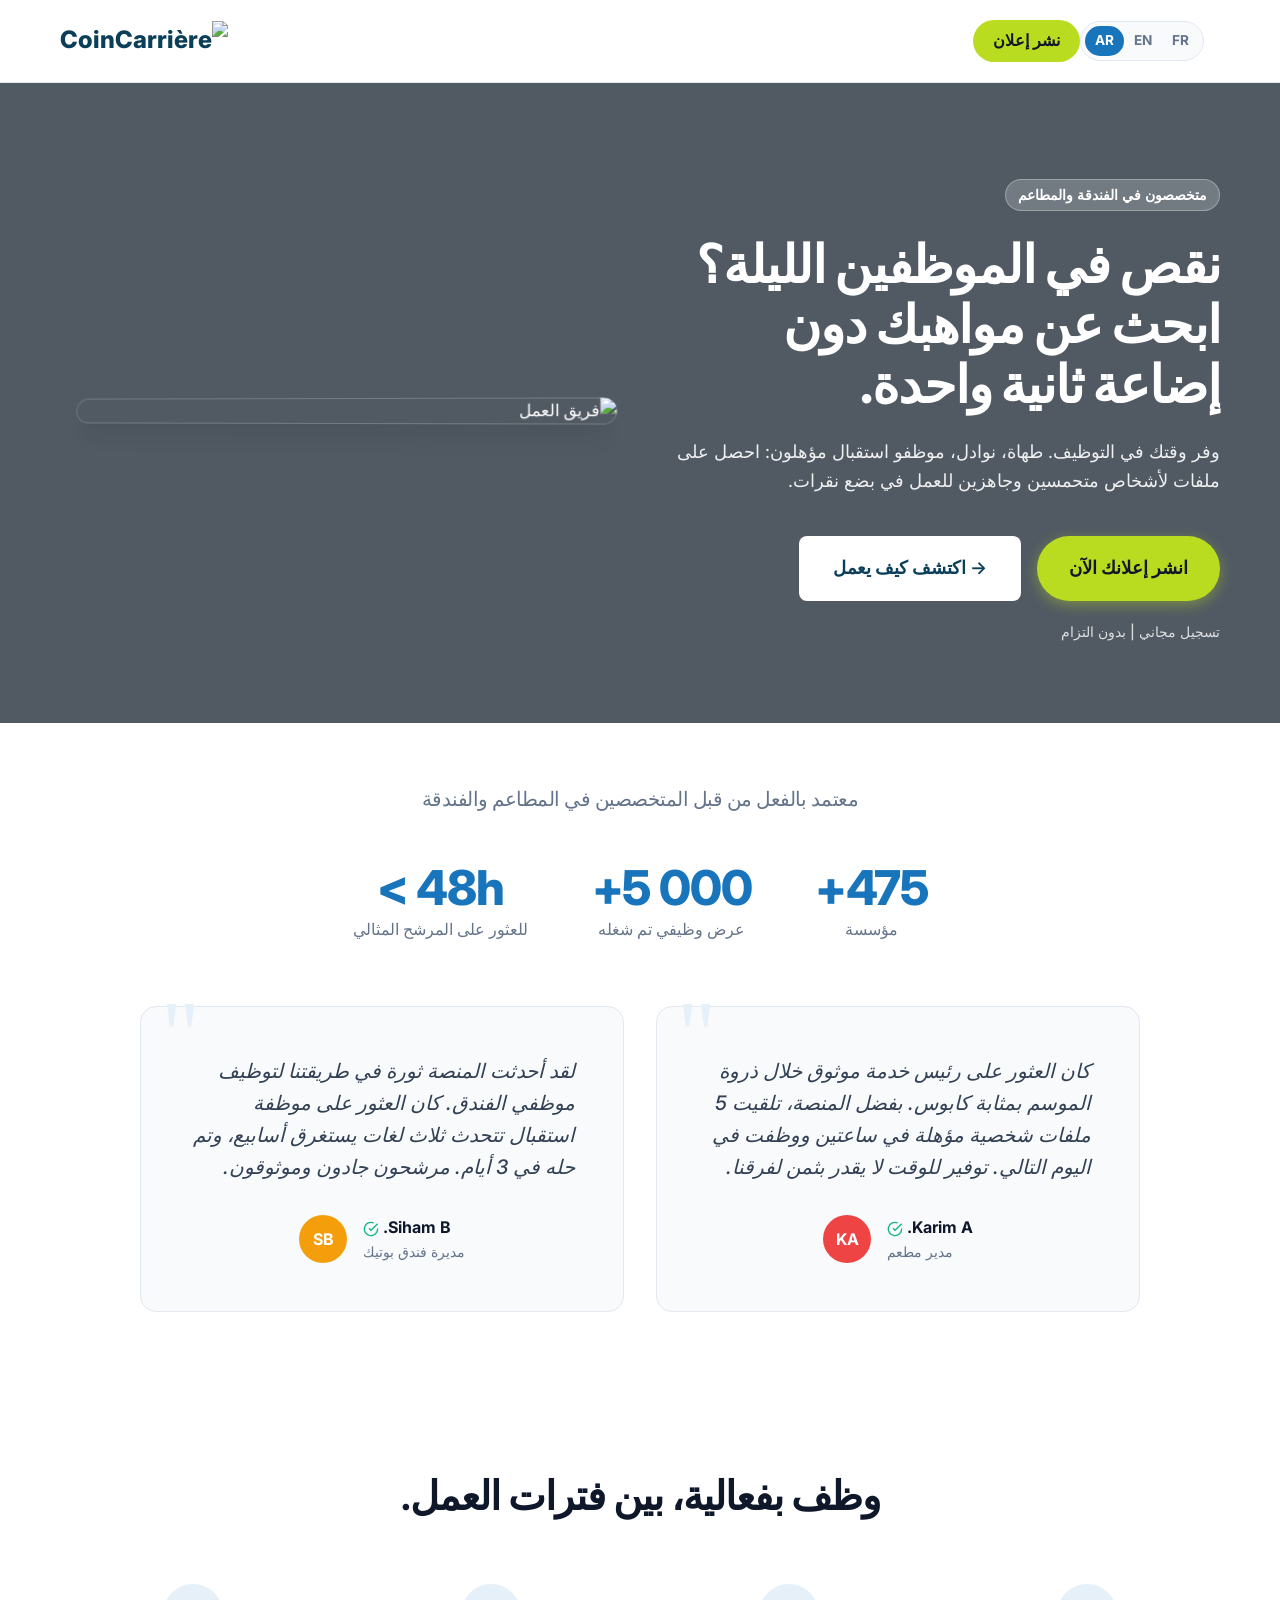
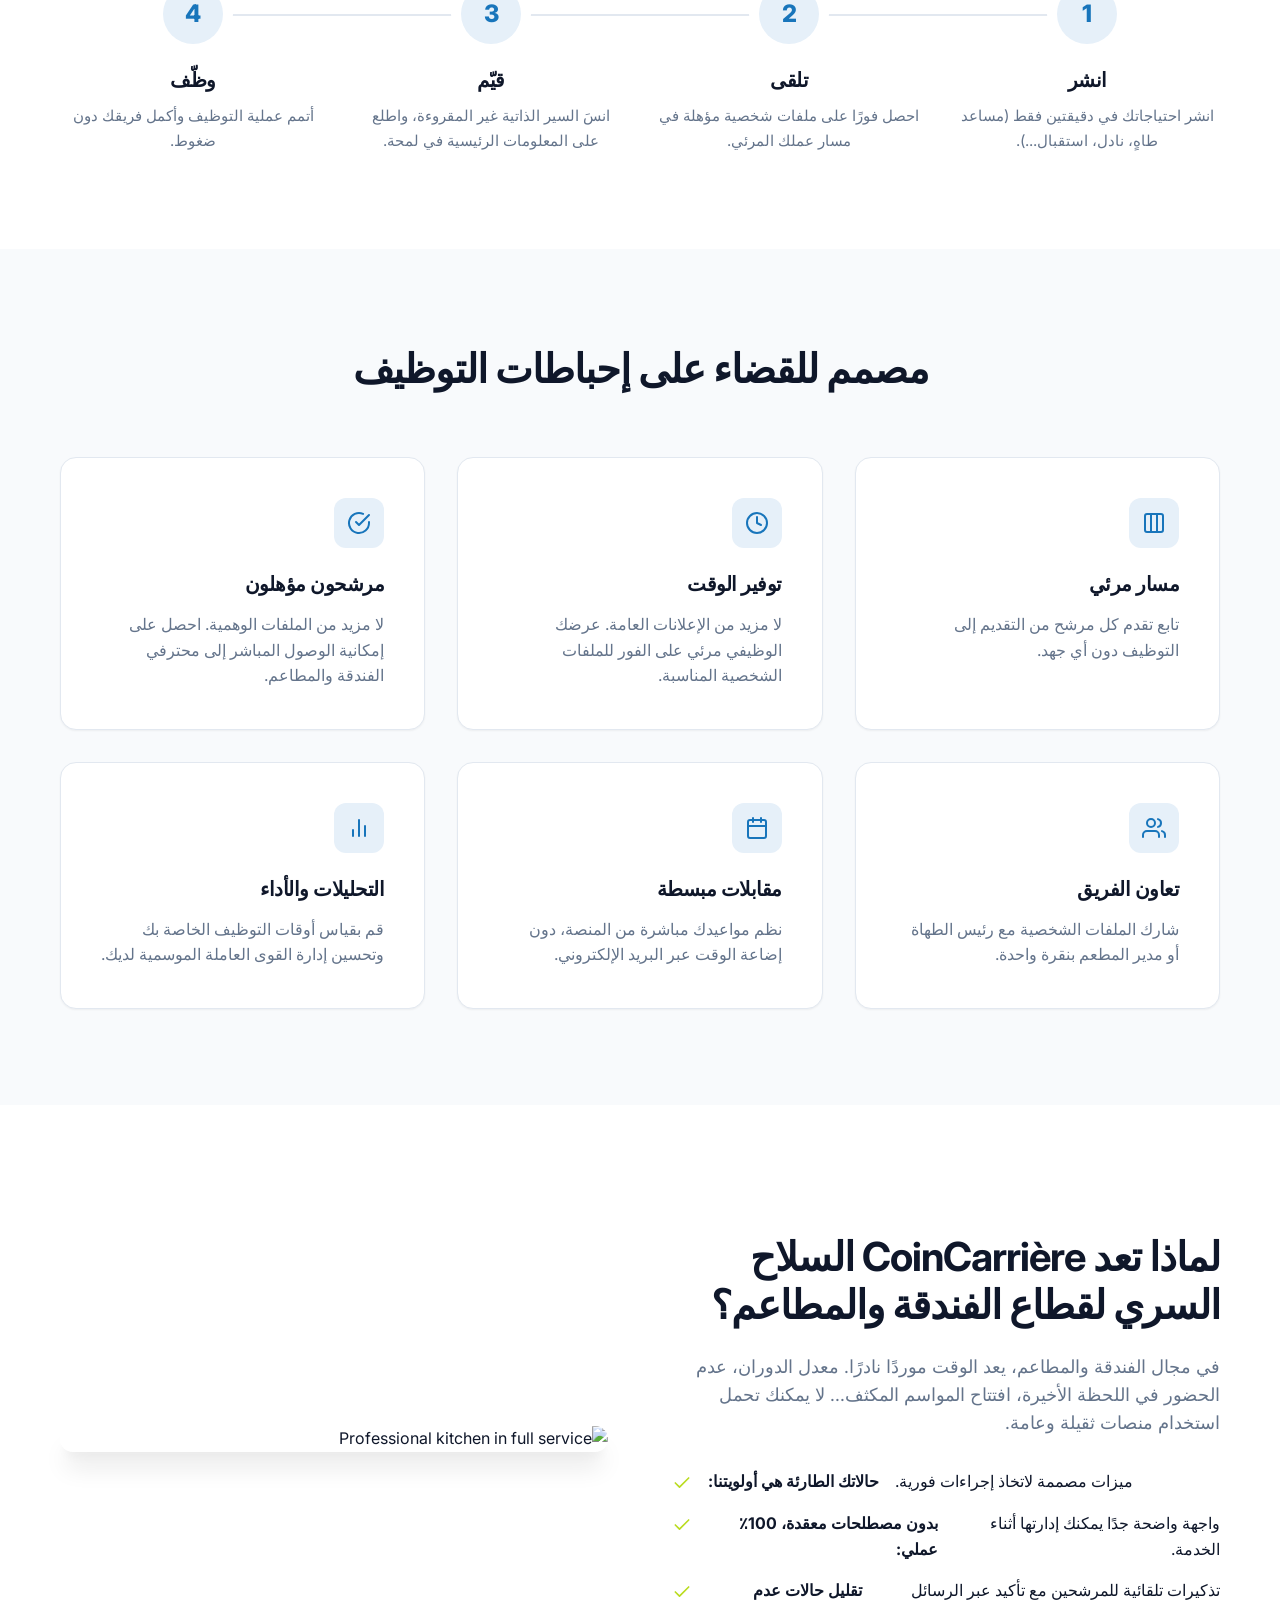
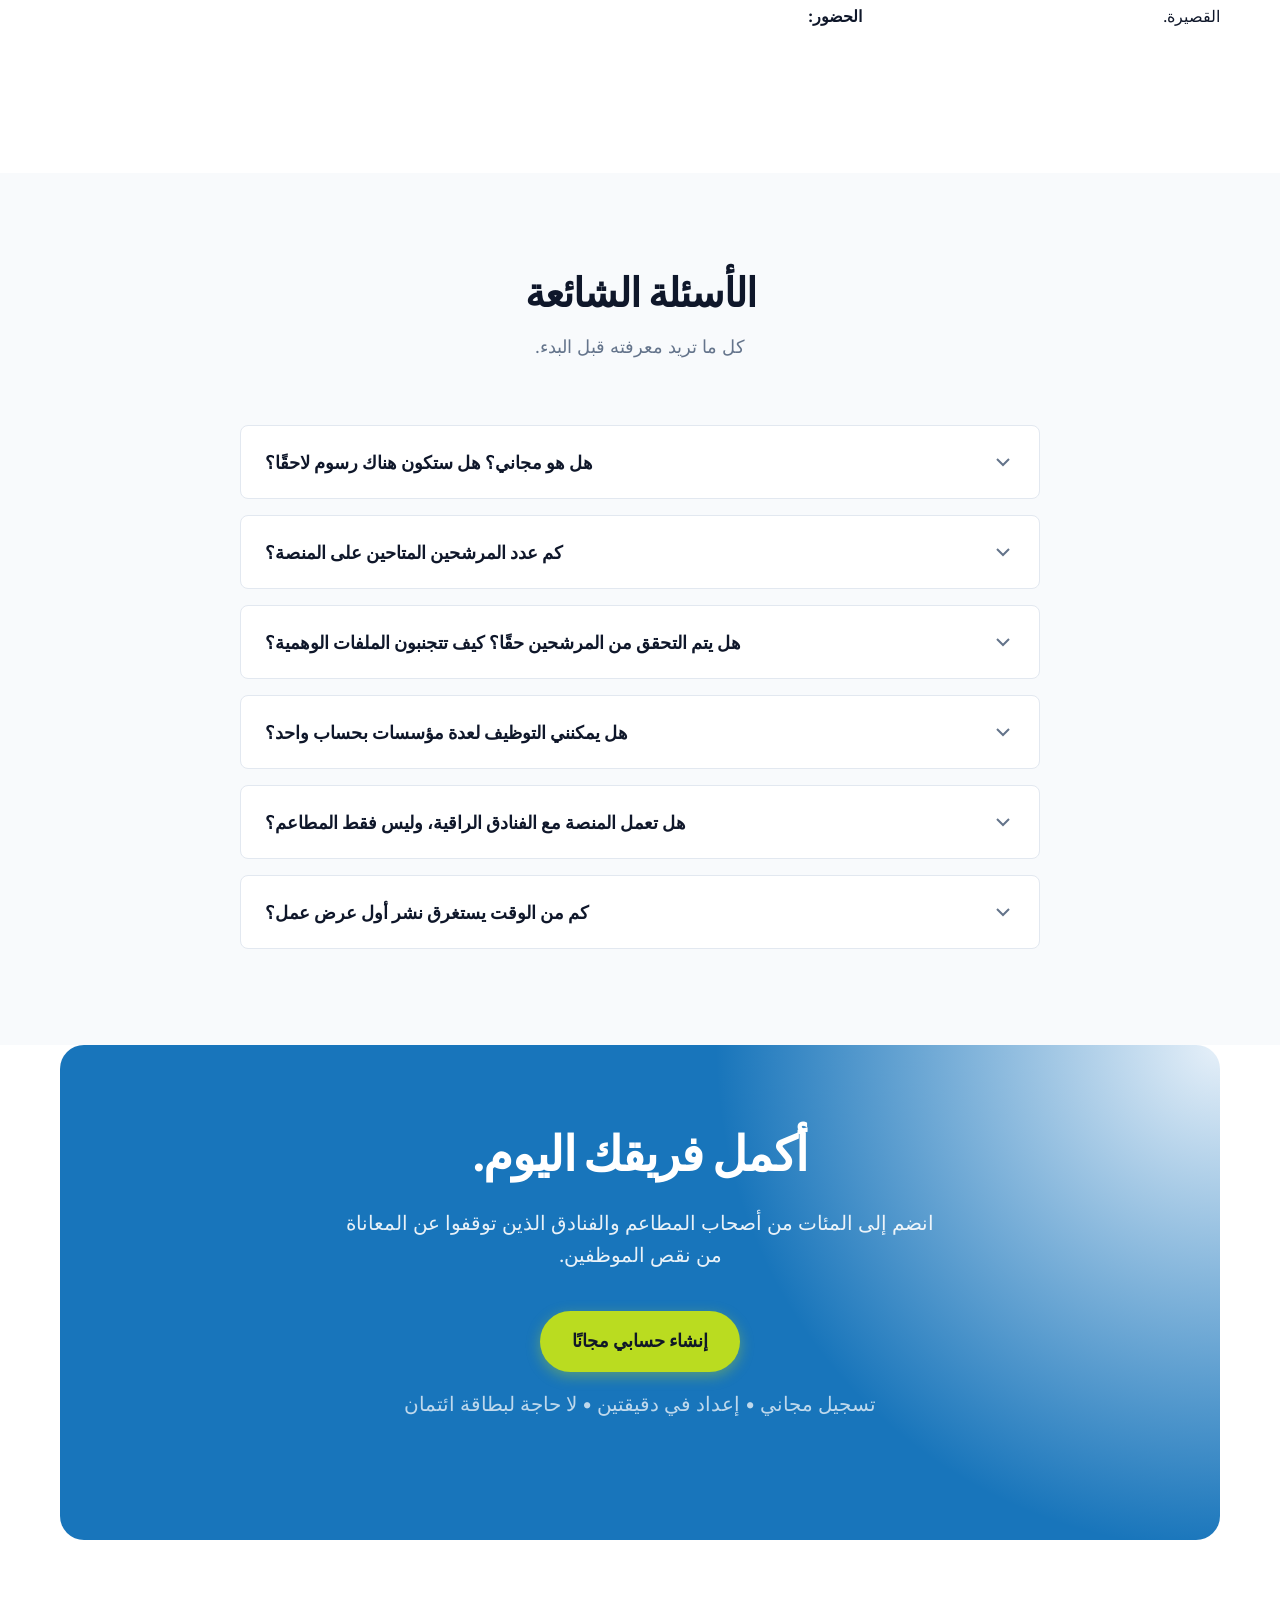
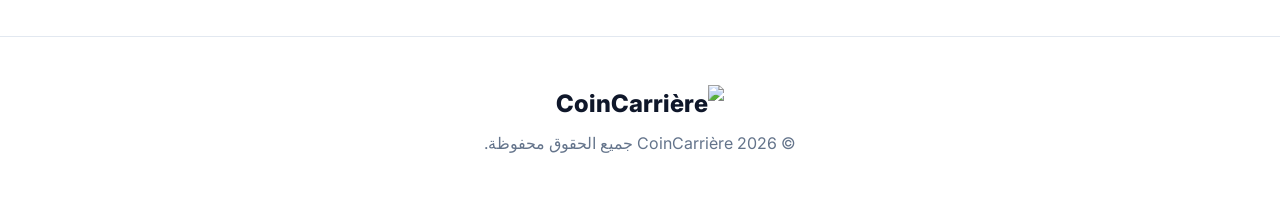
==== index-ar.html @ 4f7c4f84 "Add files via upload" ====
<!DOCTYPE html>
<html lang="ar" dir="rtl">
<head>
    <meta charset="UTF-8">
    <meta name="viewport" content="width=device-width, initial-scale=1.0">
    <title>CoinCarrière | ابحث عن مواهبك المتخصصة في قطاع الفندقة والمطاعم</title>
    <meta name="description" content="منصة التوظيف للعثور بسرعة على الطهاة والنوادل وموظفي الاستقبال. لا تضيع ساعات في التوظيف.">
    <link rel="stylesheet" href="style.css">
    <link href="https://fonts.googleapis.com/css2?family=Inter:wght@300;400;500;600;700;800&display=swap" rel="stylesheet">
    <link href="https://fonts.googleapis.com/css2?family=Cairo:wght@400;600;700;800&display=swap" rel="stylesheet">
    <link rel="icon" type="image/svg+xml" href="data:image/svg+xml,<svg xmlns=%22http://www.w3.org/2000/svg%22 viewBox=%220 0 100 100%22><text y=%22.9em%22 font-size=%2290%22>🍽️</text></svg>">
    <link rel="alternate" hreflang="fr" href="https://coincarriere.com/ma/fr/employers/index.html">
    <link rel="alternate" hreflang="en" href="https://coincarriere.com/ma/fr/employers/index-en.html">
    <link rel="alternate" hreflang="ar" href="https://coincarriere.com/ma/fr/employers/index-ar.html">
    <link rel="alternate" hreflang="x-default" href="https://coincarriere.com/ma/fr/employers/index.html">
</head>
<body>
    <!-- Navbar -->
    <nav class="navbar">
        <div class="container nav-container">
            <div class="logo">
                <img src="media/logo.png" alt="CoinCarrière" style="height: 40px; display: block;">
            </div>
            <div style="display: flex; align-items: center;">
                <div class="lang-switcher">
                    <a href="index.html" class="lang-btn">FR</a>
                    <a href="index-en.html" class="lang-btn">EN</a>
                    <a href="index-ar.html" class="lang-btn active">AR</a>
                </div>
                <a href="https://coincarriere.com/register?type=company" class="btn btn-action-green">نشر إعلان</a>
            </div>
        </div>
    </nav>

    <!-- Hero Section -->
    <header class="hero">
        <div class="container hero-container">
            <div class="hero-content">
                <div class="badge">متخصصون في الفندقة والمطاعم</div>
                <h1>نقص في الموظفين الليلة؟ ابحث عن مواهبك دون إضاعة ثانية واحدة.</h1>
                <p>وفر وقتك في التوظيف. طهاة، نوادل، موظفو استقبال مؤهلون: احصل على ملفات لأشخاص متحمسين وجاهزين للعمل في بضع نقرات.</p>
                <div class="hero-cta-group">
                    <div style="display: flex; gap: 1rem; flex-wrap: wrap; margin-bottom: 0.5rem;">
                        <a href="https://coincarriere.com/register?type=company" class="btn btn-primary btn-large">انشر إعلانك الآن</a>
                        <a href="#how-it-works" class="btn btn-outline btn-large" style="background: white; border-color: transparent; color: var(--color-primary-dark);">→ اكتشف كيف يعمل</a>
                    </div>
                    <span class="micro-copy">تسجيل مجاني | بدون التزام</span>
                </div>
            </div>
            <div class="hero-visual">
                <div class="glass-image" style="transform: rotateY(-10deg) rotateX(5deg); transition: transform 0.5s ease; border-radius: var(--radius-xl); box-shadow: var(--shadow-xl);">
                    <img src="media/equipe.png" alt="فريق العمل" loading="lazy" style="width: 100%; height: auto; display: block; border-radius: inherit;">
                </div>
            </div>
        </div>
    </header>

    <!-- Social Proof Section -->
    <section class="social-proof">
        <div class="container">
            <h2 class="trust-heading">معتمد بالفعل من قبل المتخصصين في المطاعم والفندقة</h2>
            
            <div class="metrics-grid">
                <div class="metric">
                    <h3 dir="ltr">+475</h3>
                    <p>مؤسسة</p>
                </div>
                <div class="metric">
                    <h3 dir="ltr">+5 000</h3>
                    <p>عرض وظيفي تم شغله</p>
                </div>
                <div class="metric">
                    <h3 dir="ltr">&lt; 48h</h3>
                    <p>للعثور على المرشح المثالي</p>
                </div>
            </div>

            <div class="testimonials-grid" style="display: grid; grid-template-columns: repeat(auto-fit, minmax(300px, 1fr)); gap: 2rem; max-width: 1000px; margin: 0 auto;">
                <div class="testimonial">
                    <div class="quote-icon">"</div>
                    <p class="quote-text">كان العثور على رئيس خدمة موثوق خلال ذروة الموسم بمثابة كابوس. بفضل المنصة، تلقيت 5 ملفات شخصية مؤهلة في ساعتين ووظفت في اليوم التالي. توفير للوقت لا يقدر بثمن لفرقنا.</p>
                    <div class="author">
                        <div class="author-avatar" style="background: #ef4444;">KA</div>
                        <div class="author-info">
                            <strong>Karim A. <svg width="16" height="16" viewBox="0 0 24 24" fill="none" stroke="#10b981" stroke-width="2" style="vertical-align: text-bottom;"><path d="M22 11.08V12a10 10 0 1 1-5.93-9.14"></path><polyline points="22 4 12 14.01 9 11.01"></polyline></svg></strong>
                            <span>مدير مطعم</span>
                        </div>
                    </div>
                </div>
                <div class="testimonial">
                    <div class="quote-icon">"</div>
                    <p class="quote-text">لقد أحدثت المنصة ثورة في طريقتنا لتوظيف موظفي الفندق. كان العثور على موظفة استقبال تتحدث ثلاث لغات يستغرق أسابيع، وتم حله في 3 أيام. مرشحون جادون وموثوقون.</p>
                    <div class="author">
                        <div class="author-avatar" style="background: #f59e0b;">SB</div>
                        <div class="author-info">
                            <strong>Siham B. <svg width="16" height="16" viewBox="0 0 24 24" fill="none" stroke="#10b981" stroke-width="2" style="vertical-align: text-bottom;"><path d="M22 11.08V12a10 10 0 1 1-5.93-9.14"></path><polyline points="22 4 12 14.01 9 11.01"></polyline></svg></strong>
                            <span>مديرة فندق بوتيك</span>
                        </div>
                    </div>
                </div>
            </div>
        </div>
    </section>

    <!-- How It Works Section -->
    <section id="how-it-works" class="how-it-works">
        <div class="container">
            <h2>وظف بفعالية، بين فترات العمل.</h2>
            <div class="steps-container">
                <div class="step">
                    <div class="step-number">1</div>
                    <h3>انشر</h3>
                    <p>انشر احتياجاتك في دقيقتين فقط (مساعد طاهٍ، نادل، استقبال...).</p>
                </div>
                <div class="step">
                    <div class="step-number">2</div>
                    <h3>تلقى</h3>
                    <p>احصل فورًا على ملفات شخصية مؤهلة في مسار عملك المرئي.</p>
                </div>
                <div class="step">
                    <div class="step-number">3</div>
                    <h3>قيّم</h3>
                    <p>انسَ السير الذاتية غير المقروءة، واطلع على المعلومات الرئيسية في لمحة.</p>
                </div>
                <div class="step">
                    <div class="step-number">4</div>
                    <h3>وظّف</h3>
                    <p>أتمم عملية التوظيف وأكمل فريقك دون ضغوط.</p>
                </div>
            </div>
        </div>
    </section>

    <!-- Key Benefits Grid -->
    <section class="benefits bg-light">
        <div class="container">
            <h2>مصمم للقضاء على إحباطات التوظيف</h2>
            <div class="benefits-grid">
                <div class="benefit-card">
                    <div class="icon-wrapper">
                        <svg viewBox="0 0 24 24" fill="none" stroke="currentColor" stroke-width="2" stroke-linecap="round" stroke-linejoin="round"><rect x="3" y="3" width="18" height="18" rx="2" ry="2"></rect><line x1="9" y1="3" x2="9" y2="21"></line><line x1="15" y1="3" x2="15" y2="21"></line></svg>
                    </div>
                    <h3>مسار مرئي</h3>
                    <p>تابع تقدم كل مرشح من التقديم إلى التوظيف دون أي جهد.</p>
                </div>
                <div class="benefit-card">
                    <div class="icon-wrapper">
                        <svg viewBox="0 0 24 24" fill="none" stroke="currentColor" stroke-width="2" stroke-linecap="round" stroke-linejoin="round"><circle cx="12" cy="12" r="10"></circle><polyline points="12 6 12 12 16 14"></polyline></svg>
                    </div>
                    <h3>توفير الوقت</h3>
                    <p>لا مزيد من الإعلانات العامة. عرضك الوظيفي مرئي على الفور للملفات الشخصية المناسبة.</p>
                </div>
                <div class="benefit-card">
                    <div class="icon-wrapper">
                        <svg viewBox="0 0 24 24" fill="none" stroke="currentColor" stroke-width="2" stroke-linecap="round" stroke-linejoin="round"><path d="M22 11.08V12a10 10 0 1 1-5.93-9.14"></path><polyline points="22 4 12 14.01 9 11.01"></polyline></svg>
                    </div>
                    <h3>مرشحون مؤهلون</h3>
                    <p>لا مزيد من الملفات الوهمية. احصل على إمكانية الوصول المباشر إلى محترفي الفندقة والمطاعم.</p>
                </div>
                <div class="benefit-card">
                    <div class="icon-wrapper">
                        <svg viewBox="0 0 24 24" fill="none" stroke="currentColor" stroke-width="2" stroke-linecap="round" stroke-linejoin="round"><path d="M17 21v-2a4 4 0 0 0-4-4H5a4 4 0 0 0-4 4v2"></path><circle cx="9" cy="7" r="4"></circle><path d="M23 21v-2a4 4 0 0 0-3-3.87"></path><path d="M16 3.13a4 4 0 0 1 0 7.75"></path></svg>
                    </div>
                    <h3>تعاون الفريق</h3>
                    <p>شارك الملفات الشخصية مع رئيس الطهاة أو مدير المطعم بنقرة واحدة.</p>
                </div>
                <div class="benefit-card">
                    <div class="icon-wrapper">
                        <svg viewBox="0 0 24 24" fill="none" stroke="currentColor" stroke-width="2" stroke-linecap="round" stroke-linejoin="round"><rect x="3" y="4" width="18" height="18" rx="2" ry="2"></rect><line x1="16" y1="2" x2="16" y2="6"></line><line x1="8" y1="2" x2="8" y2="6"></line><line x1="3" y1="10" x2="21" y2="10"></line></svg>
                    </div>
                    <h3>مقابلات مبسطة</h3>
                    <p>نظم مواعيدك مباشرة من المنصة، دون إضاعة الوقت عبر البريد الإلكتروني.</p>
                </div>
                <div class="benefit-card">
                    <div class="icon-wrapper">
                        <svg viewBox="0 0 24 24" fill="none" stroke="currentColor" stroke-width="2" stroke-linecap="round" stroke-linejoin="round"><line x1="18" y1="20" x2="18" y2="10"></line><line x1="12" y1="20" x2="12" y2="4"></line><line x1="6" y1="20" x2="6" y2="14"></line></svg>
                    </div>
                    <h3>التحليلات والأداء</h3>
                    <p>قم بقياس أوقات التوظيف الخاصة بك وتحسين إدارة القوى العاملة الموسمية لديك.</p>
                </div>
            </div>
        </div>
    </section>

    <!-- Sector Value Section -->
    <section class="value-proposition">
        <div class="container container-split">
            <div class="value-content">
                <h2>لماذا تعد CoinCarrière السلاح السري لقطاع الفندقة والمطاعم؟</h2>
                <p>في مجال الفندقة والمطاعم، يعد الوقت موردًا نادرًا. معدل الدوران، عدم الحضور في اللحظة الأخيرة، افتتاح المواسم المكثف... لا يمكنك تحمل استخدام منصات ثقيلة وعامة.</p>
                <ul class="check-list">
                    <li>
                        <svg viewBox="0 0 24 24" fill="none" stroke="currentColor" stroke-width="2" stroke-linecap="round" stroke-linejoin="round"><polyline points="20 6 9 17 4 12"></polyline></svg>
                        <strong>حالاتك الطارئة هي أولويتنا:</strong> ميزات مصممة لاتخاذ إجراءات فورية.
                    </li>
                    <li>
                        <svg viewBox="0 0 24 24" fill="none" stroke="currentColor" stroke-width="2" stroke-linecap="round" stroke-linejoin="round"><polyline points="20 6 9 17 4 12"></polyline></svg>
                        <strong>بدون مصطلحات معقدة، 100٪ عملي:</strong> واجهة واضحة جدًا يمكنك إدارتها أثناء الخدمة.
                    </li>
                    <li>
                        <svg viewBox="0 0 24 24" fill="none" stroke="currentColor" stroke-width="2" stroke-linecap="round" stroke-linejoin="round"><polyline points="20 6 9 17 4 12"></polyline></svg>
                        <strong>تقليل حالات عدم الحضور:</strong> تذكيرات تلقائية للمرشحين مع تأكيد عبر الرسائل القصيرة.
                    </li>
                </ul>
            </div>
            <div class="value-visual">
                <div class="glass-image">
                    <img src="https://images.unsplash.com/photo-1555396273-367ea4eb4db5?ixlib=rb-4.0.3&auto=format&fit=crop&w=600&q=80" alt="Professional kitchen in full service" loading="lazy">
                </div>
            </div>
        </div>
    </section>

    <!-- FAQ Section -->
    <section class="faq-section bg-light">
        <div class="container">
            <h2>الأسئلة الشائعة</h2>
            <p class="faq-intro">كل ما تريد معرفته قبل البدء.</p>
            <div class="faq-list">
                <div class="faq-item">
                    <button class="faq-question" onclick="toggleFaq(this)">
                        <span>هل هو مجاني؟ هل ستكون هناك رسوم لاحقًا؟</span>
                        <svg class="faq-icon" viewBox="0 0 24 24" fill="none" stroke="currentColor" stroke-width="2"><polyline points="6 9 12 15 18 9"></polyline></svg>
                    </button>
                    <div class="faq-answer">
                        <p>التسجيل ونشر الإعلانات <strong>مجاني 100٪</strong>. نحن نؤمن بأن صاحب العمل الذي يجد الملف الشخصي المناسب بسرعة هو أفضل إعلان لنا. ستتوفر خيارات متميزة (تسليط الضوء على الإعلانات، وصول غير محدود للمرشحين)، لكن جوهر المنصة سيبقى مجانيًا.</p>
                    </div>
                </div>

                <div class="faq-item">
                    <button class="faq-question" onclick="toggleFaq(this)">
                        <span>كم عدد المرشحين المتاحين على المنصة؟</span>
                        <svg class="faq-icon" viewBox="0 0 24 24" fill="none" stroke="currentColor" stroke-width="2"><polyline points="6 9 12 15 18 9"></polyline></svg>
                    </button>
                    <div class="faq-answer">
                        <p>تضم CoinCarrière أكثر من <strong>5000 ملف شخصي نشط</strong> في قطاع الفندقة والمطاعم في المغرب — طهاة، نوادل، موظفو استقبال، سقاة، مدبرات منزل والعديد من الآخرين. تنمو القاعدة كل أسبوع بفضل شراكاتنا مع مدارس الفندقة.</p>
                    </div>
                </div>

                <div class="faq-item">
                    <button class="faq-question" onclick="toggleFaq(this)">
                        <span>هل يتم التحقق من المرشحين حقًا؟ كيف تتجنبون الملفات الوهمية؟</span>
                        <svg class="faq-icon" viewBox="0 0 24 24" fill="none" stroke="currentColor" stroke-width="2"><polyline points="6 9 12 15 18 9"></polyline></svg>
                    </button>
                    <div class="faq-answer">
                        <p>يؤكد كل مرشح ملفه الشخصي عبر رقم الهاتف. قبل المقابلة، يرسل نظامنا <strong>تأكيدًا تلقائيًا عبر الرسائل القصيرة</strong> إلى المرشح. إذا لم يستجب أو ألغى في اللحظة الأخيرة، يتم إعلامك على الفور لإعادة الجدولة. يتجاوز معدل حضور المقابلات لدينا 85٪.</p>
                    </div>
                </div>

                <div class="faq-item">
                    <button class="faq-question" onclick="toggleFaq(this)">
                        <span>هل يمكنني التوظيف لعدة مؤسسات بحساب واحد؟</span>
                        <svg class="faq-icon" viewBox="0 0 24 24" fill="none" stroke="currentColor" stroke-width="2"><polyline points="6 9 12 15 18 9"></polyline></svg>
                    </button>
                    <div class="faq-answer">
                        <p>نعم. يمكن لحساب صاحب العمل إدارة عدة مؤسسات وعدة مسارات توظيف في وقت واحد. مثالي لمجموعات الفنادق أو سلاسل المطاعم أو أقسام الموارد البشرية متعددة المواقع.</p>
                    </div>
                </div>

                <div class="faq-item">
                    <button class="faq-question" onclick="toggleFaq(this)">
                        <span>هل تعمل المنصة مع الفنادق الراقية، وليس فقط المطاعم؟</span>
                        <svg class="faq-icon" viewBox="0 0 24 24" fill="none" stroke="currentColor" stroke-width="2"><polyline points="6 9 12 15 18 9"></polyline></svg>
                    </button>
                    <div class="faq-answer">
                        <p>بالتأكيد. تغطي CoinCarrière قطاع الفندقة والمطاعم بالكامل: المطاعم، المقاهي، الفنادق من 3 إلى 5 نجوم، الرياض، المنتجعات والمساكن السياحية. يمكنك تصفية المرشحين حسب مستوى الخبرة ونوع الوظيفة والتوافر للعثور على ملفات شخصية تلبي معاييرك، سواء كان منصبًا في المطبخ أو موظف استقبال يتحدث لغتين.</p>
                    </div>
                </div>

                <div class="faq-item">
                    <button class="faq-question" onclick="toggleFaq(this)">
                        <span>كم من الوقت يستغرق نشر أول عرض عمل؟</span>
                        <svg class="faq-icon" viewBox="0 0 24 24" fill="none" stroke="currentColor" stroke-width="2"><polyline points="6 9 12 15 18 9"></polyline></svg>
                    </button>
                    <div class="faq-answer">
                        <p>أقل من دقيقتين. أنشئ حسابك، وأدخل المسمى الوظيفي، ونوع العقد، والتوافر المطلوب — سيكون إعلانك متصلاً بالإنترنت على الفور. لا توجد نماذج معقدة، ولا موافقة يدوية.</p>
                    </div>
                </div>
            </div>
        </div>
    </section>

    <!-- Final CTA Section -->
    <section class="final-cta">
        <div class="container">
            <div class="cta-box">
                <h2>أكمل فريقك اليوم.</h2>
                <p>انضم إلى المئات من أصحاب المطاعم والفنادق الذين توقفوا عن المعاناة من نقص الموظفين.</p>
                <div class="cta-actions">
                    <a href="https://coincarriere.com/register?type=company" class="btn btn-primary btn-large">إنشاء حسابي مجانًا</a>
                    <p class="micro-copy light">تسجيل مجاني • إعداد في دقيقتين • لا حاجة لبطاقة ائتمان</p>
                </div>
            </div>
        </div>
    </section>

    <!-- Footer -->
    <footer>
        <div class="container">
            <div class="footer-content">
                <div class="logo"><img src="media/logo.png" alt="CoinCarrière" style="height: 30px;"></div>
                <p>© 2026 CoinCarrière جميع الحقوق محفوظة.</p>
            </div>
        </div>
    </footer>

    <script>
        function toggleFaq(button) {
            const item = button.closest('.faq-item');
            
            // Optional: close other items
            const allItems = document.querySelectorAll('.faq-item');
            allItems.forEach(i => {
                if (i !== item) i.classList.remove('open');
            });

            item.classList.toggle('open');
        }
    </script>
</body>
</html>
---- style.css ----
:root {
    /* Brand Colors */
    --color-primary: #1875bb;       /* Logo Blue */
    --color-primary-dark: #0b3f59;
    --color-primary-light: #e6f0f9;
    
    --color-accent: #badc20;        /* Action Green CTA */
    --color-accent-hover: #a3c415;
    
    --color-bg: #ffffff;
    --color-bg-light: #f8fafc;
    --color-text: #0f172a;
    --color-text-muted: #64748b;
    --color-border: #e2e8f0;
    
    --shadow-sm: 0 1px 2px 0 rgba(0, 0, 0, 0.05);
    --shadow-md: 0 4px 6px -1px rgba(0, 0, 0, 0.1), 0 2px 4px -1px rgba(0, 0, 0, 0.06);
    --shadow-lg: 0 10px 15px -3px rgba(0, 0, 0, 0.1), 0 4px 6px -2px rgba(0, 0, 0, 0.05);
    --shadow-xl: 0 20px 25px -5px rgba(0, 0, 0, 0.1), 0 10px 10px -5px rgba(0, 0, 0, 0.04);
    
    --radius-md: 0.5rem;
    --radius-lg: 1rem;
    --radius-xl: 1.5rem;
}

* {
    margin: 0;
    padding: 0;
    box-sizing: border-box;
}

body {
    font-family: 'Inter', sans-serif;
    color: var(--color-text);
    background-color: var(--color-bg);
    line-height: 1.6;
    overflow-x: hidden;
}

a { text-decoration: none; }
ul { list-style: none; }
h1, h2, h3 { line-height: 1.2; letter-spacing: -0.025em; }

.container {
    max-width: 1200px;
    margin: 0 auto;
    padding: 0 20px;
}

.bg-light { background-color: var(--color-bg-light); }

/* Buttons */
.btn {
    display: inline-flex;
    align-items: center;
    justify-content: center;
    font-weight: 600;
    border-radius: var(--radius-md);
    transition: all 0.2s ease;
    cursor: pointer;
    border: none;
}

.btn-primary {
    background-color: var(--color-accent);
    color: #111827;
    font-weight: 700;
    border-radius: 999px;
    box-shadow: 0 4px 14px 0 rgba(186, 220, 32, 0.39);
}

.btn-primary:hover {
    background-color: var(--color-accent-hover);
    transform: translateY(-2px);
    box-shadow: 0 6px 20px rgba(186, 220, 32, 0.5);
}

.btn-outline {
    background-color: transparent;
    color: var(--color-primary);
    border: 2px solid var(--color-primary);
    padding: 0.5rem 1.25rem;
}

.btn-outline:hover {
    background-color: var(--color-primary);
    color: white;
}

.btn-large {
    padding: 1rem 2rem;
    font-size: 1.125rem;
}

.btn-small {
    padding: 0.35rem 0.75rem;
    font-size: 0.875rem;
    background-color: var(--color-primary-light);
    color: var(--color-primary-dark);
}

.outline-green {
    background-color: #d1fae5;
    color: #065f46;
}

.btn-action-green {
    background-color: #badc20;
    color: #111827;
    font-weight: 700;
    padding: 0.5rem 1.25rem;
    border-radius: 999px;
    transition: all 0.2s;
    border: none;
}

.btn-action-green:hover {
    background-color: #a3c415;
    transform: translateY(-2px);
}

/* Navbar */
.navbar {
    padding: 1.25rem 0;
    position: sticky;
    top: 0;
    background: rgba(255, 255, 255, 0.9);
    backdrop-filter: blur(10px);
    z-index: 100;
    border-bottom: 1px solid var(--color-border);
}

.nav-container {
    display: flex;
    justify-content: space-between;
    align-items: center;
}

.logo {
    font-size: 1.5rem;
    font-weight: 800;
    color: var(--color-primary-dark);
    display: flex;
    align-items: center;
}

.logo-mark {
    background: var(--color-primary);
    color: white;
    width: 32px;
    height: 32px;
    display: inline-flex;
    align-items: center;
    justify-content: center;
    border-radius: 8px;
    margin-right: 8px;
}

/* Language Switcher */
.lang-switcher {
    display: flex;
    background: var(--color-bg-light);
    border-radius: 20px;
    padding: 4px;
    margin-right: 1rem;
    border: 1px solid var(--color-border);
}

.lang-btn {
    padding: 4px 10px;
    font-size: 0.85rem;
    font-weight: 700;
    color: var(--color-text-muted);
    border-radius: 16px;
    transition: all 0.2s;
    cursor: pointer;
}

.lang-btn.active {
    background: var(--color-primary);
    color: white;
}

.lang-btn:hover:not(.active) {
    color: var(--color-primary);
}

/* Hero Section */
.hero {
    padding: 6rem 0 5rem;
    background-color: #515A63;
    color: white;
    overflow: hidden;
}

.hero-container {
    display: flex;
    align-items: center;
    gap: 4rem;
}

.hero-content {
    flex: 1;
    max-width: 600px;
}

.badge {
    display: inline-block;
    padding: 0.25rem 0.75rem;
    background-color: var(--color-primary-light);
    color: var(--color-primary-dark);
    border-radius: 999px;
    font-size: 0.875rem;
    font-weight: 600;
    margin-bottom: 1.5rem;
}
.hero .badge {
    background-color: rgba(255, 255, 255, 0.2);
    color: white;
    backdrop-filter: blur(4px);
    border: 1px solid rgba(255, 255, 255, 0.3);
}

.hero h1 {
    font-size: 3.25rem;
    line-height: 1.15;
    letter-spacing: -0.02em;
    font-weight: 800;
    color: white;
    margin-bottom: 1.5rem;
}

.hero p {
    font-size: 1.125rem;
    color: rgba(255, 255, 255, 0.9);
    margin-bottom: 2.5rem;
}

.hero-cta-group {
    display: flex;
    flex-direction: column;
    gap: 0.75rem;
    align-items: flex-start;
}

.hero-cta-group .btn {
    white-space: nowrap;
}

.micro-copy {
    font-size: 0.875rem;
    color: var(--color-text-muted);
    font-weight: 500;
}
.hero .micro-copy { color: rgba(255, 255, 255, 0.8); }
.micro-copy.light { color: rgba(255, 255, 255, 0.8); }

.hero-visual {
    flex: 1;
    position: relative;
    perspective: 1000px;
}

.glass-card {
    background: rgba(255, 255, 255, 0.8);
    backdrop-filter: blur(12px);
    border: 1px solid rgba(255, 255, 255, 0.3);
    border-radius: var(--radius-xl);
    box-shadow: var(--shadow-xl);
    padding: 1.5rem;
    transform: rotateY(-10deg) rotateX(5deg);
    transition: transform 0.5s ease;
}

.glass-card:hover {
    transform: rotateY(0deg) rotateX(0deg);
}

.dash-header { border-bottom: 1px solid var(--color-border); padding-bottom: 1rem; margin-bottom: 1rem; }
.dots span { display: inline-block; width: 12px; height: 12px; border-radius: 50%; background: #e2e8f0; margin-right: 6px; }
.dots span:nth-child(1) { background: #ef4444; }
.dots span:nth-child(2) { background: #f59e0b; }
.dots span:nth-child(3) { background: #10b981; }

.notif {
    display: flex;
    align-items: center;
    padding: 1rem;
    background: white;
    border-radius: var(--radius-md);
    margin-bottom: 1rem;
    box-shadow: var(--shadow-sm);
    gap: 1rem;
    border: 1px solid var(--color-border);
}

.avatar {
    width: 40px; height: 40px; border-radius: 50%; background: var(--color-bg-light);
    display: flex; align-items: center; justify-content: center; font-size: 1.25rem;
}

.notif-text { flex: 1; display: flex; flex-direction: column; }
.notif-text strong { font-size: 0.95rem; }
.notif-text span { font-size: 0.8rem; color: var(--color-text-muted); }

/* Social Proof */
.social-proof { padding: 4rem 0; text-align: center; }
.trust-heading { font-size: 1.25rem; color: var(--color-text-muted); font-weight: 500; margin-bottom: 3rem; }

.metrics-grid {
    display: flex; justify-content: center; gap: 4rem; margin-bottom: 4rem;
}
.metric h3 { font-size: 3rem; color: var(--color-primary); font-weight: 800; }
.metric p { font-size: 1rem; font-weight: 500; color: var(--color-text-muted); }

.testimonial {
    background: var(--color-bg-light);
    padding: 3rem;
    border-radius: var(--radius-lg);
    position: relative;
    border: 1px solid var(--color-border);
}

.quote-icon {
    position: absolute; top: -20px; left: 20px; font-size: 6rem; color: var(--color-primary-light);
    font-family: serif; line-height: 1;
}

.quote-text {
    font-size: 1.25rem; font-weight: 500; font-style: italic; color: #334155; margin-bottom: 2rem;
    position: relative; z-index: 1;
}

.author { display: flex; align-items: center; justify-content: center; gap: 1rem; }
.author-avatar { width: 48px; height: 48px; border-radius: 50%; background: var(--color-primary); color: white; display: flex; align-items: center; justify-content: center; font-weight: bold; }
.author-info { text-align: left; display: flex; flex-direction: column; }
.author-info strong { color: var(--color-text); }
.author-info span { font-size: 0.875rem; color: var(--color-text-muted); }

/* How It Works */
.how-it-works { padding: 6rem 0; text-align: center; }
.how-it-works h2 { font-size: 2.5rem; margin-bottom: 4rem; }

.steps-container {
    display: grid; grid-template-columns: repeat(4, 1fr); gap: 2rem; position: relative;
}

.step { text-align: center; position: relative; }
.step-number {
    width: 60px; height: 60px; background: var(--color-primary-light); color: var(--color-primary);
    border-radius: 50%; display: flex; align-items: center; justify-content: center;
    font-size: 1.5rem; font-weight: 800; margin: 0 auto 1.5rem; z-index: 2; position: relative;
    box-shadow: 0 0 0 10px white;
}
.steps-container::before {
    content: ''; position: absolute; top: 30px; left: 10%; right: 10%; height: 2px;
    background: var(--color-border); z-index: 1;
}

.step h3 { font-size: 1.25rem; margin-bottom: 0.75rem; }
.step p { color: var(--color-text-muted); font-size: 0.95rem; }

/* Benefits */
.benefits { padding: 6rem 0; }
.benefits h2 { font-size: 2.5rem; text-align: center; margin-bottom: 4rem; }

.benefits-grid {
    display: grid; grid-template-columns: repeat(auto-fit, minmax(300px, 1fr)); gap: 2rem;
}

.benefit-card {
    background: white; padding: 2.5rem; border-radius: var(--radius-lg);
    box-shadow: var(--shadow-sm); border: 1px solid var(--color-border);
    transition: all 0.3s ease;
}

.benefit-card:hover {
    box-shadow: var(--shadow-lg); transform: translateY(-5px); border-color: var(--color-primary-light);
}

.icon-wrapper {
    width: 50px; height: 50px; border-radius: 12px; background: var(--color-primary-light);
    color: var(--color-primary); display: flex; align-items: center; justify-content: center;
    margin-bottom: 1.5rem;
}

.icon-wrapper svg { width: 24px; height: 24px; }
.benefit-card h3 { font-size: 1.25rem; margin-bottom: 1rem; }
.benefit-card p { color: var(--color-text-muted); }

/* Value Proposition */
.value-proposition { padding: 8rem 0; }
.container-split {
    display: flex; align-items: center; gap: 4rem;
}

.value-content { flex: 1; }
.value-content h2 { font-size: 2.5rem; margin-bottom: 1.5rem; }
.value-content p { font-size: 1.1rem; color: var(--color-text-muted); margin-bottom: 2rem; }

.check-list li {
    display: flex; align-items: flex-start; gap: 1rem; margin-bottom: 1rem;
}
.check-list svg { width: 20px; height: 20px; color: var(--color-accent); flex-shrink: 0; margin-top: 4px; }

.value-visual { flex: 1; }
.glass-image {
    border-radius: var(--radius-xl); overflow: hidden; position: relative;
    box-shadow: var(--shadow-xl);
}
.glass-image::after {
    content: ''; position: absolute; top:0; left:0; right:0; bottom:0;
    box-shadow: inset 0 0 0 1px rgba(255,255,255,0.2); border-radius: inherit;
}
.glass-image img { width: 100%; height: auto; display: block; }

/* FAQ Section */
.faq-section { padding: 6rem 0; }
.faq-section h2 { font-size: 2.5rem; text-align: center; margin-bottom: 1rem; }
.faq-intro { text-align: center; color: var(--color-text-muted); font-size: 1.1rem; margin-bottom: 4rem; }

.faq-list { max-width: 800px; margin: 0 auto; display: flex; flex-direction: column; gap: 1rem; }

.faq-item {
    background: white;
    border: 1px solid var(--color-border);
    border-radius: var(--radius-md);
    overflow: hidden;
    transition: all 0.3s ease;
}

.faq-item:hover {
    border-color: var(--color-primary-light);
    box-shadow: var(--shadow-sm);
}

.faq-question {
    width: 100%;
    text-align: left;
    padding: 1.5rem;
    background: none;
    border: none;
    display: flex;
    justify-content: space-between;
    align-items: center;
    font-size: 1.1rem;
    font-weight: 600;
    color: var(--color-text);
    cursor: pointer;
    font-family: inherit;
}

.faq-icon {
    width: 24px;
    height: 24px;
    color: var(--color-text-muted);
    transition: transform 0.3s ease;
}

.faq-answer {
    max-height: 0;
    overflow: hidden;
    transition: max-height 0.3s ease, padding 0.3s ease;
    background: white;
}

.faq-answer p {
    padding: 0 1.5rem 1.5rem;
    color: var(--color-text-muted);
    margin: 0;
    line-height: 1.6;
}

/* Active State */
.faq-item.open {
    border-color: var(--color-primary);
}

.faq-item.open .faq-question {
    color: var(--color-primary);
}

.faq-item.open .faq-icon {
    transform: rotate(180deg);
    color: var(--color-primary);
}

.faq-item.open .faq-answer {
    max-height: 1000px;
}

/* Final CTA */
.final-cta { padding: 0 0 6rem; }
.cta-box {
    background: var(--color-primary); border-radius: var(--radius-xl);
    padding: 5rem 3rem; text-align: center; color: white;
    background-image: radial-gradient(circle at top right, var(--color-primary-light) 0%, transparent 40%);
}
.cta-box h2 { font-size: 3rem; margin-bottom: 1.5rem; color: white; }
.cta-box p { font-size: 1.25rem; opacity: 0.9; margin-bottom: 2.5rem; max-width: 600px; margin-left: auto; margin-right: auto; }
.cta-actions { display: flex; flex-direction: column; align-items: center; gap: 1rem; }

/* Footer */
footer { border-top: 1px solid var(--color-border); padding: 3rem 0; text-align: center; }
.footer-content { color: var(--color-text-muted); }
.footer-content .logo { justify-content: center; margin-bottom: 1rem; color: var(--color-text); }

/* Responsive */
@media (max-width: 992px) {
    .hero h1 { font-size: 2.75rem; }
    .hero-container { flex-direction: column; text-align: center; }
    .hero-cta-group { align-items: center; }
    .glass-card { transform: none; margin-top: 2rem; }
    .glass-card:hover { transform: translateY(-5px); }
    .steps-container::before { display: none; }
    .steps-container { grid-template-columns: repeat(2, 1fr); gap: 3rem 2rem; }
    .container-split { flex-direction: column; text-align: center; }
    .check-list li { text-align: left; }
}

@media (max-width: 768px) {
    .metrics-grid { flex-direction: column; gap: 2rem; }
    .steps-container { grid-template-columns: 1fr; }
    .hero h1 { font-size: 2.25rem; }
    .cta-box { padding: 3rem 1.5rem; }
    .cta-box h2 { font-size: 2rem; }
}

/* RTL Support */
[dir="rtl"] {
    font-family: 'Cairo', 'Inter', sans-serif;
}
[dir="rtl"] .hero-container {
    direction: rtl;
}
[dir="rtl"] .nav-container {
    flex-direction: row-reverse;
}
[dir="rtl"] .steps-container {
    direction: rtl;
}
[dir="rtl"] .check-list li {
    flex-direction: row-reverse;
    text-align: right;
}
[dir="rtl"] .author {
    flex-direction: row-reverse;
    text-align: right;
}
[dir="rtl"] .testimonial {
    text-align: right;
}
[dir="rtl"] .faq-question {
    flex-direction: row-reverse;
}
[dir="rtl"] .footer-content {
    flex-direction: row-reverse;
}
[dir="rtl"] .metric h3 {
    direction: ltr;
    unicode-bidi: embed;
}
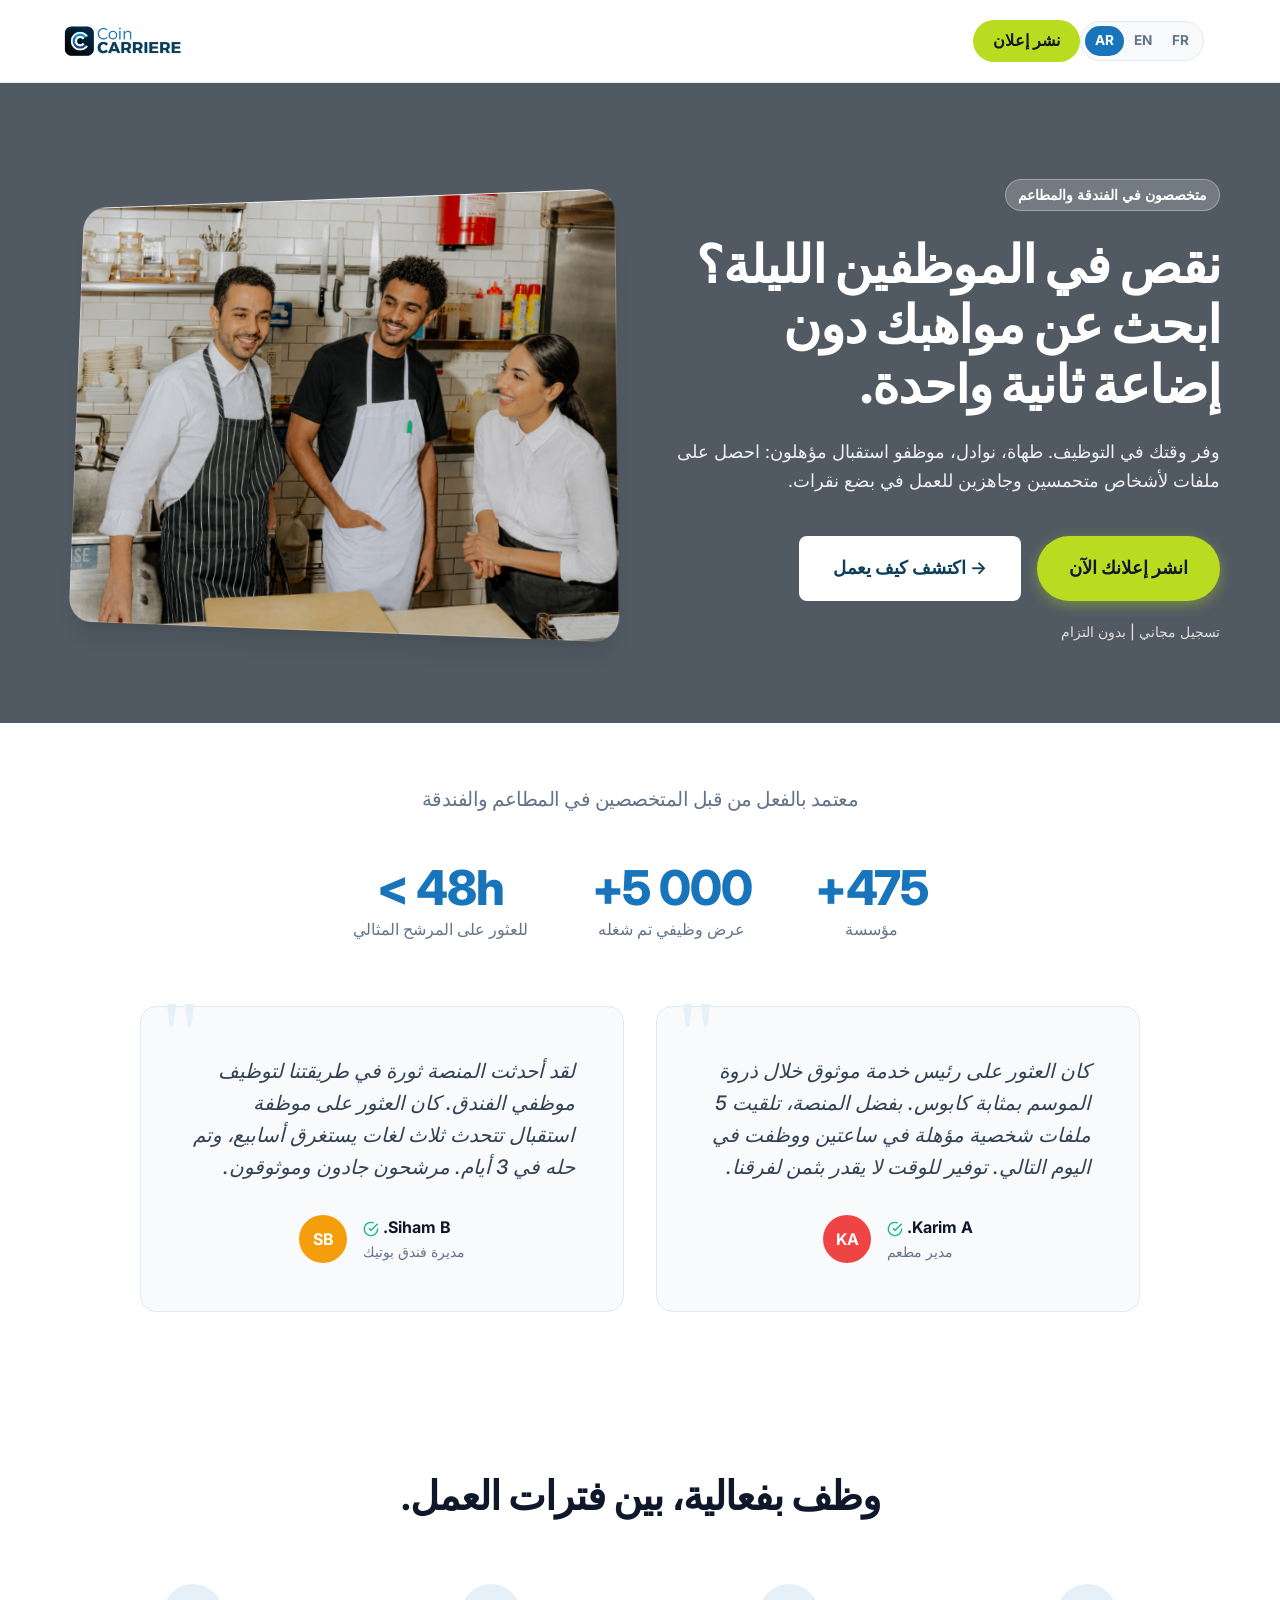
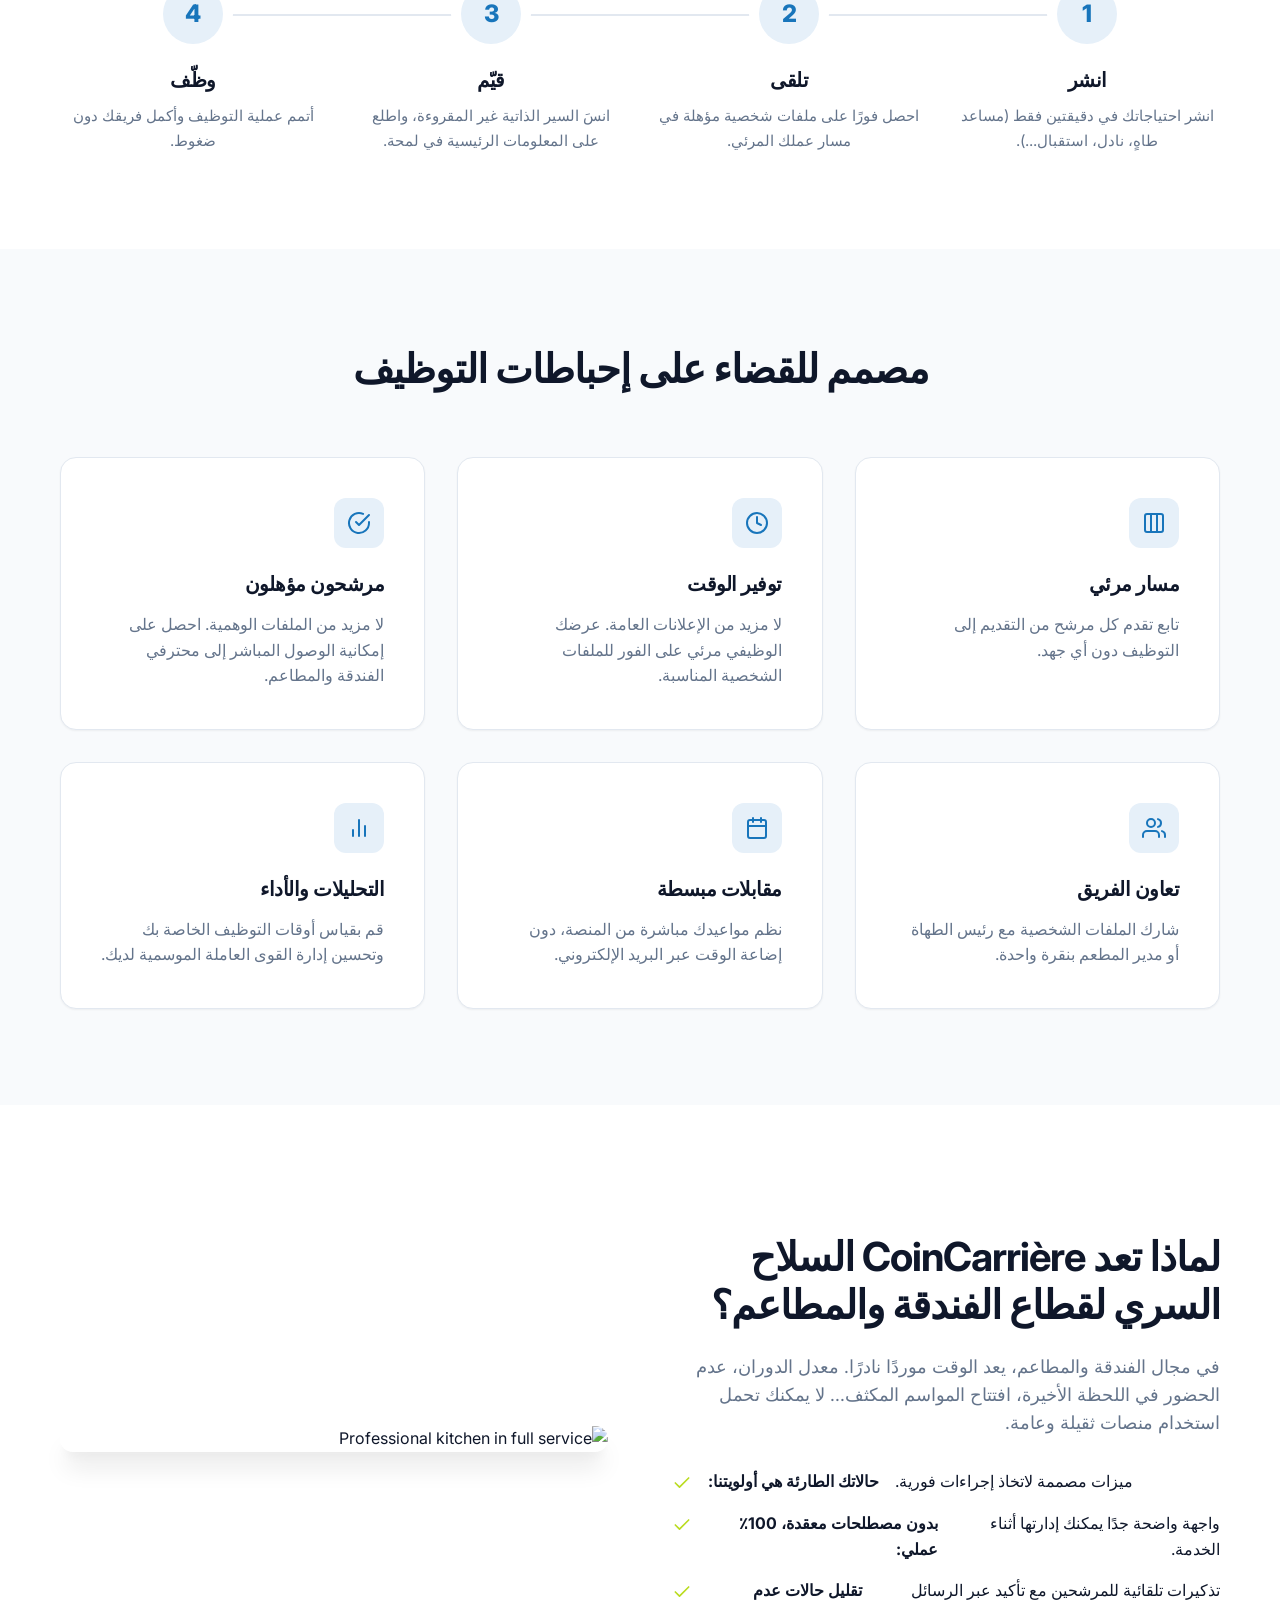
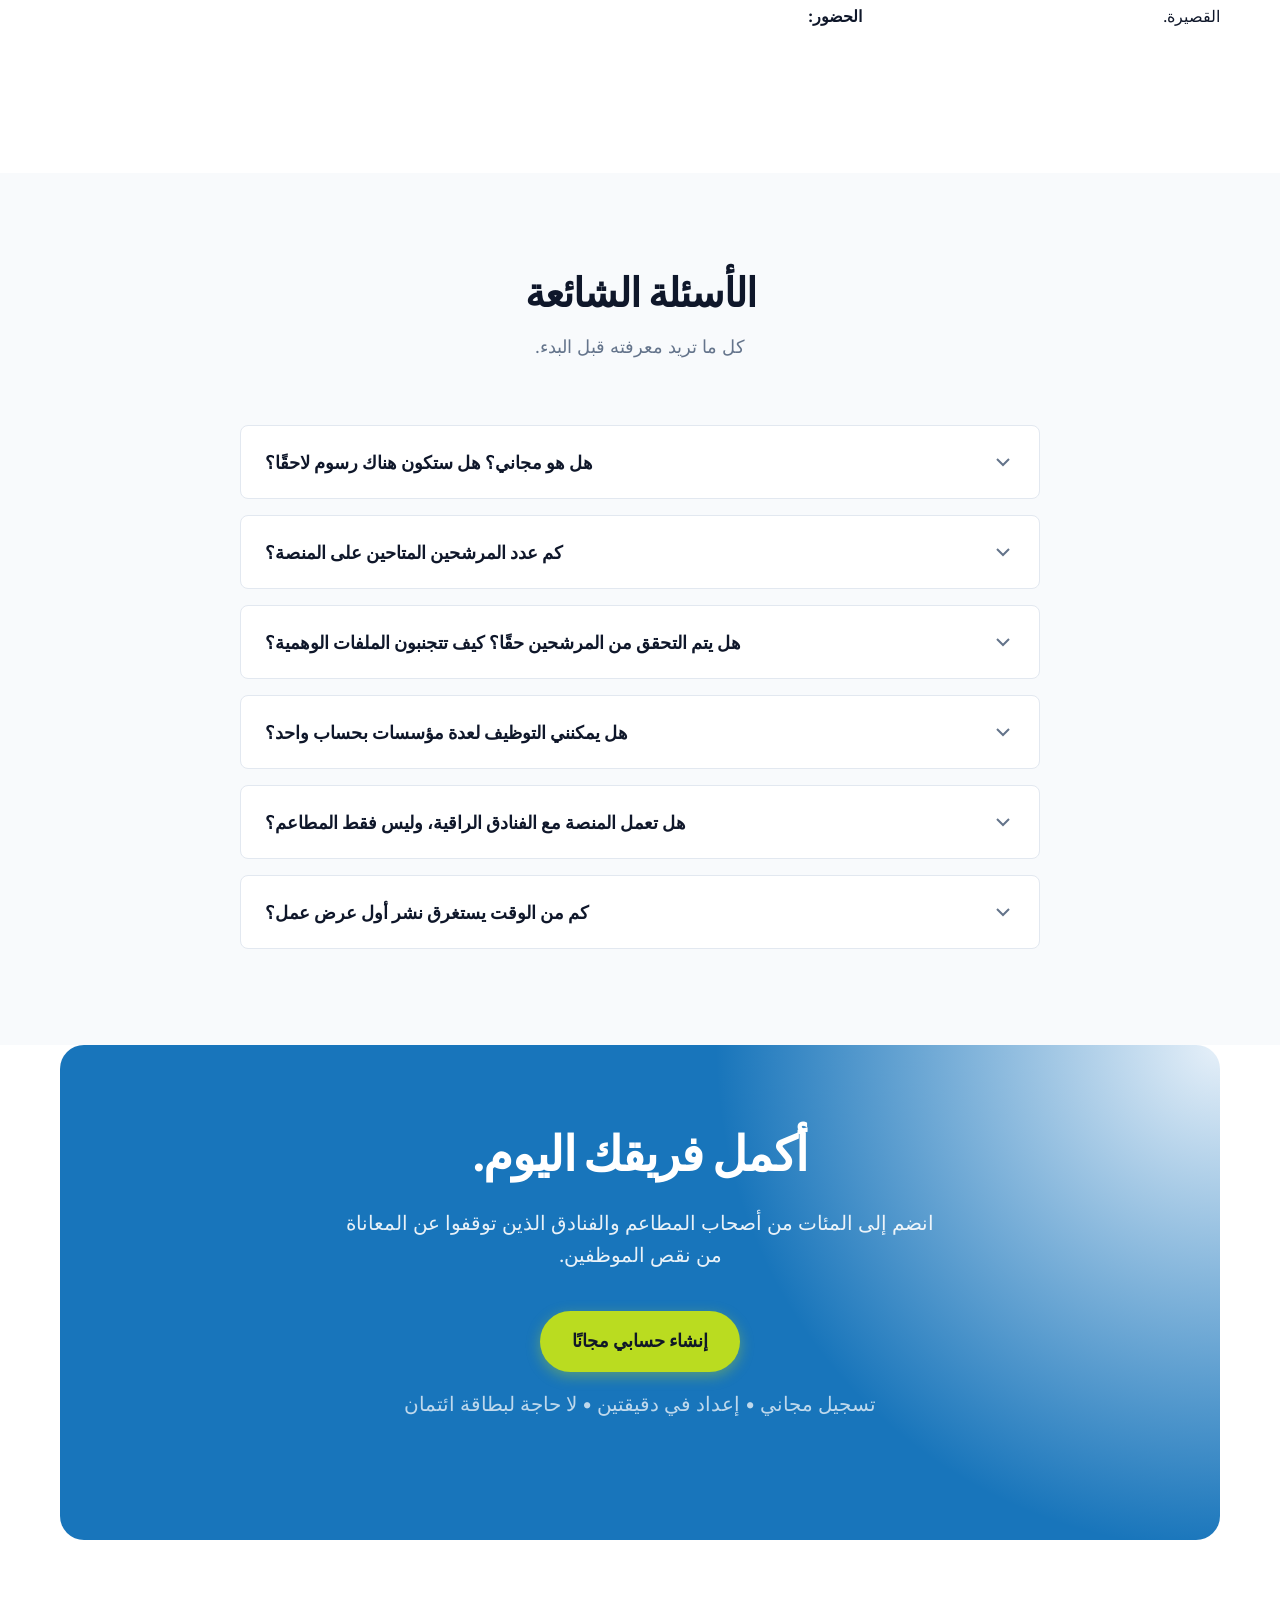
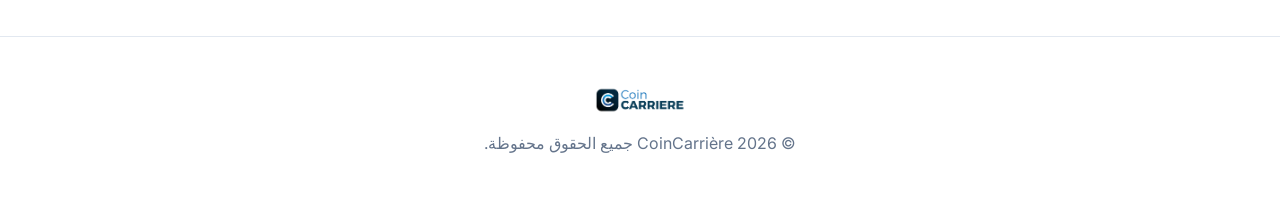
==== commit b53d5be4: "Add files via upload" ====
--- a/index-ar.html
+++ b/index-ar.html
@@ -19,7 +19,7 @@
     <nav class="navbar">
         <div class="container nav-container">
             <div class="logo">
-                <img src="media/logo.png" alt="CoinCarrière" style="height: 40px; display: block;">
+                <img src="logo.png" alt="CoinCarrière" style="height: 40px; display: block;">
             </div>
             <div style="display: flex; align-items: center;">
                 <div class="lang-switcher">
@@ -49,7 +49,7 @@
             </div>
             <div class="hero-visual">
                 <div class="glass-image" style="transform: rotateY(-10deg) rotateX(5deg); transition: transform 0.5s ease; border-radius: var(--radius-xl); box-shadow: var(--shadow-xl);">
-                    <img src="media/equipe.png" alt="فريق العمل" loading="lazy" style="width: 100%; height: auto; display: block; border-radius: inherit;">
+                    <img src="equipe.png" alt="فريق العمل" loading="lazy" style="width: 100%; height: auto; display: block; border-radius: inherit;">
                 </div>
             </div>
         </div>
@@ -298,7 +298,7 @@
     <footer>
         <div class="container">
             <div class="footer-content">
-                <div class="logo"><img src="media/logo.png" alt="CoinCarrière" style="height: 30px;"></div>
+                <div class="logo"><img src="logo.png" alt="CoinCarrière" style="height: 30px;"></div>
                 <p>© 2026 CoinCarrière جميع الحقوق محفوظة.</p>
             </div>
         </div>
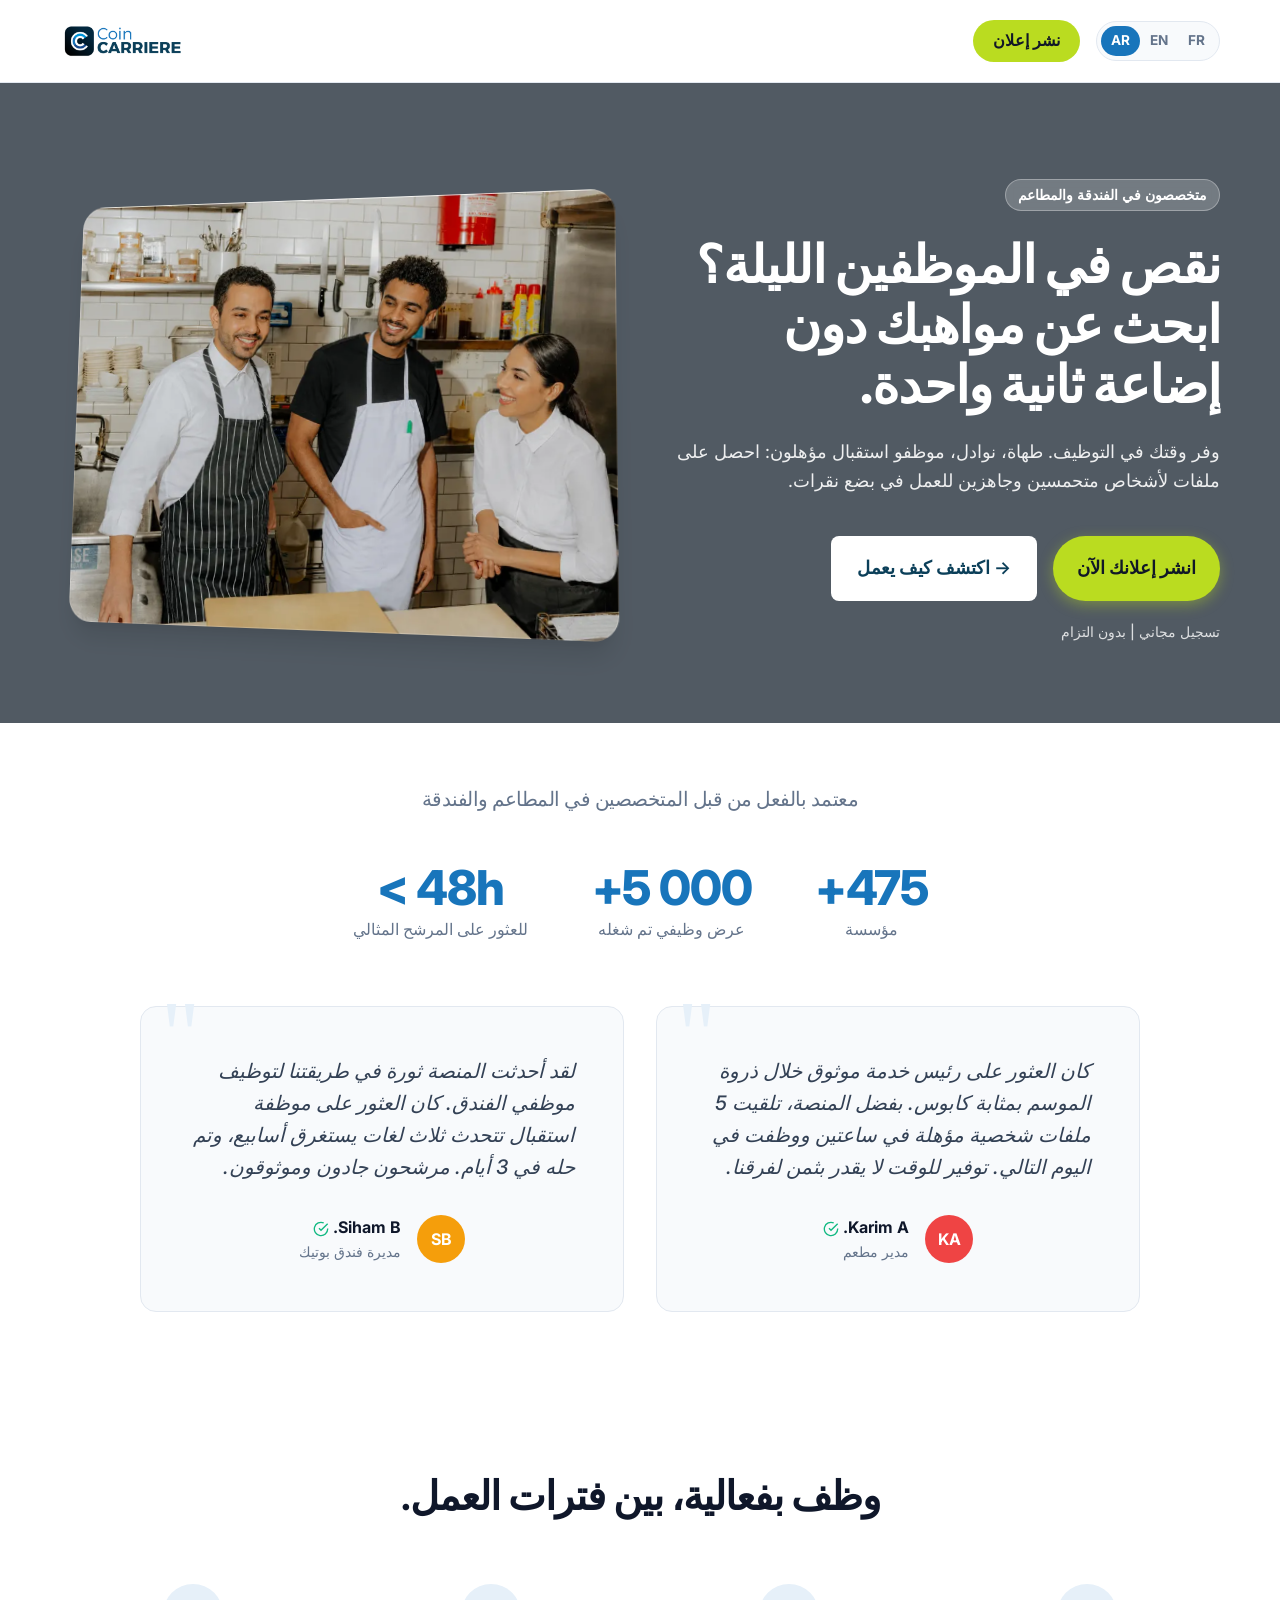
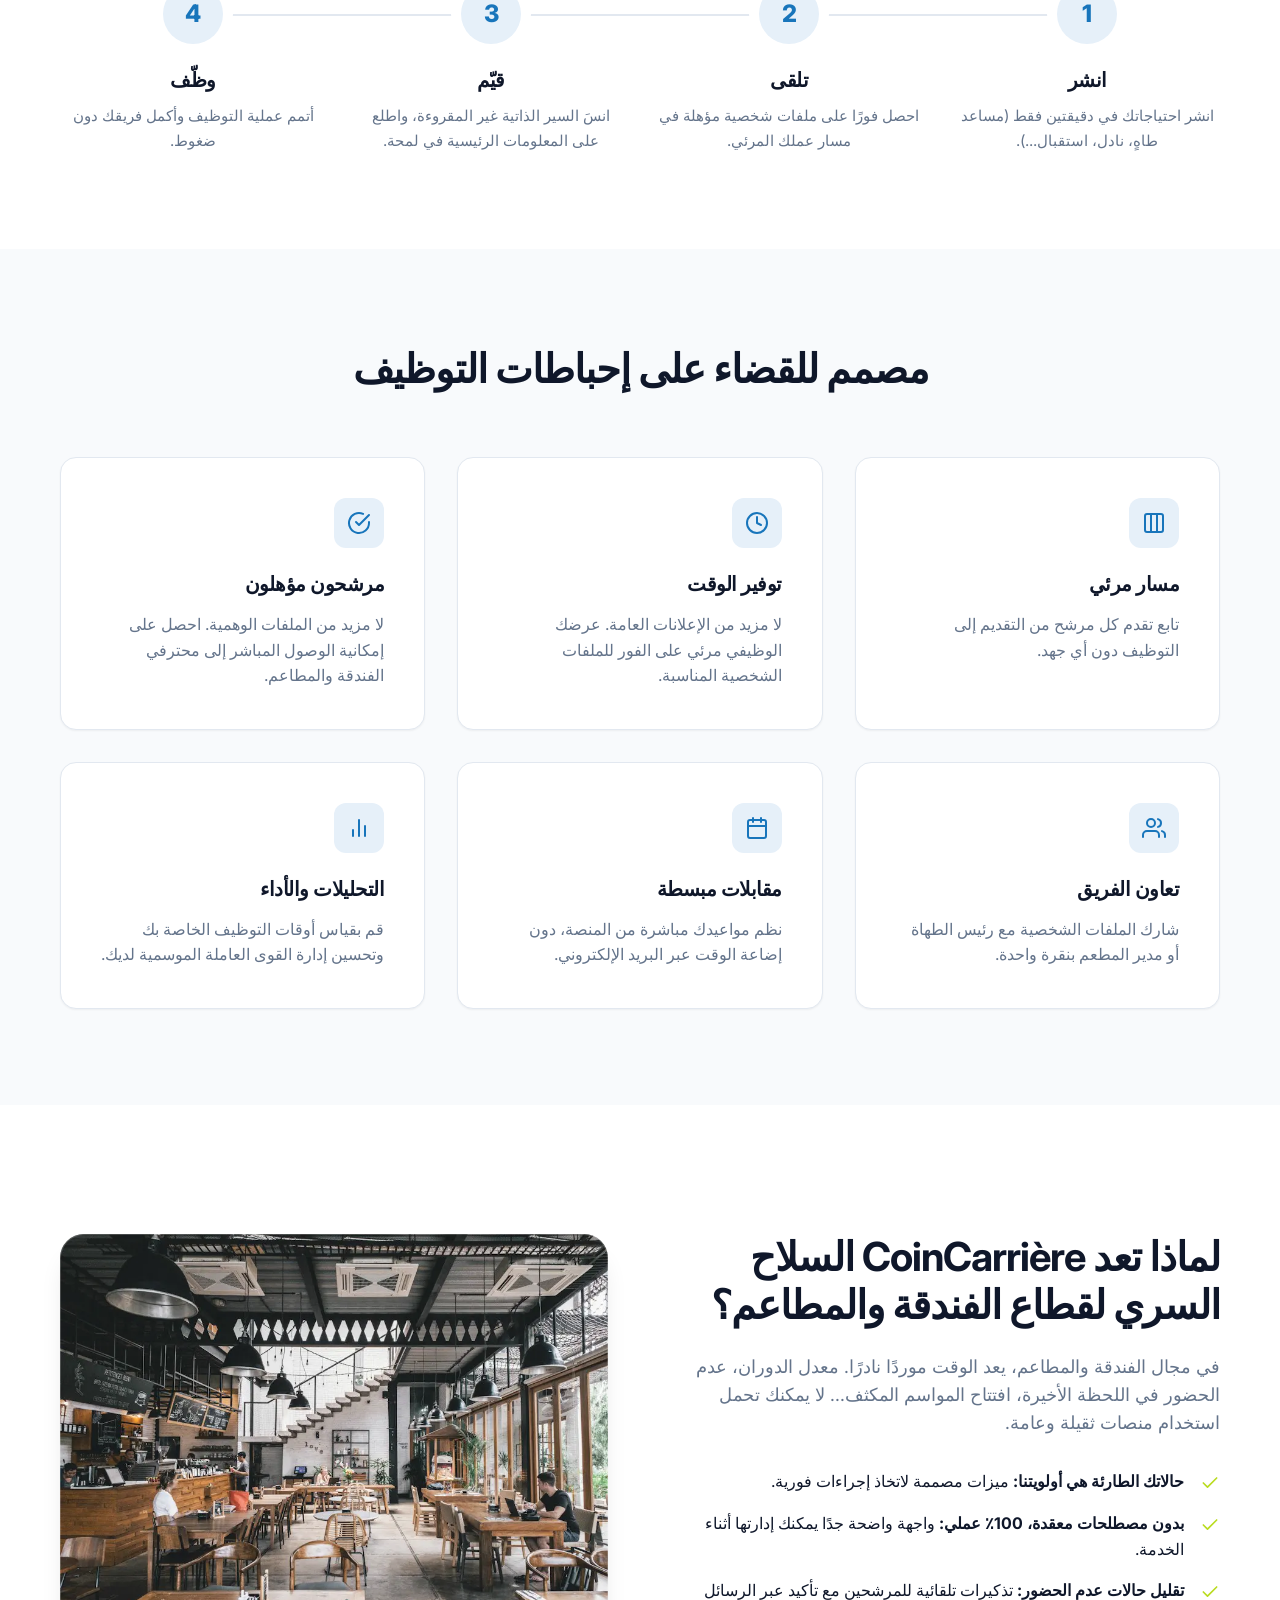
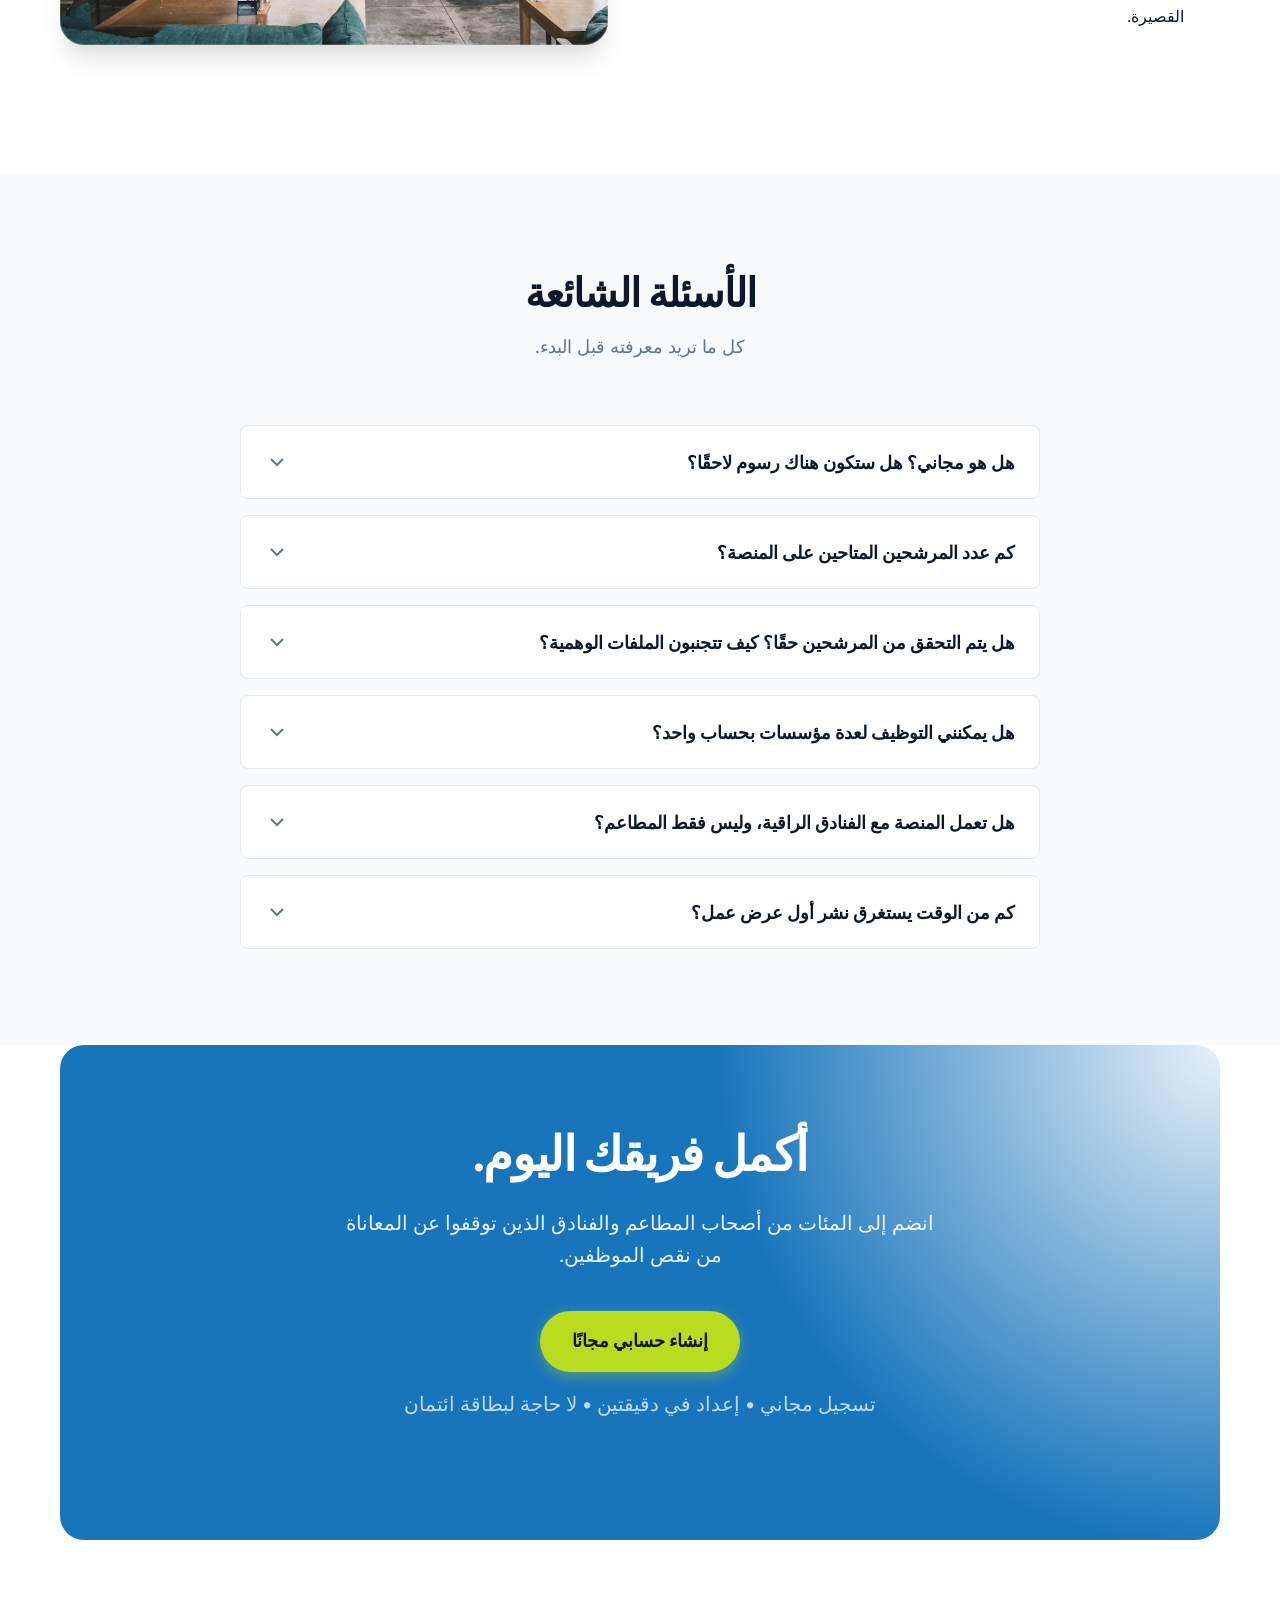
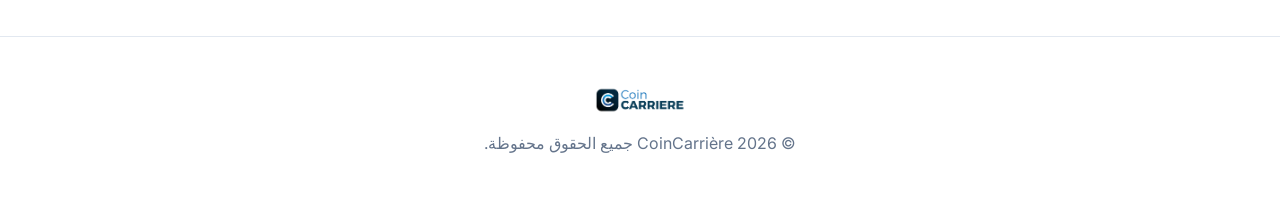
==== commit b1d62070: "fix(mobile): overflow, navbar, sticky CTA, lighter images - Hero FR: CTA row wraps (no more horizont" ====
--- a/index-ar.html
+++ b/index-ar.html
@@ -8,18 +8,38 @@
     <link rel="stylesheet" href="style.css">
     <link href="https://fonts.googleapis.com/css2?family=Inter:wght@300;400;500;600;700;800&display=swap" rel="stylesheet">
     <link href="https://fonts.googleapis.com/css2?family=Cairo:wght@400;600;700;800&display=swap" rel="stylesheet">
-    <link rel="icon" type="image/svg+xml" href="data:image/svg+xml,<svg xmlns=%22http://www.w3.org/2000/svg%22 viewBox=%220 0 100 100%22><text y=%22.9em%22 font-size=%2290%22>🍽️</text></svg>">
+    <link rel="icon" type="image/png" href="media/favicon.png">
+    <link rel="apple-touch-icon" href="media/favicon.png">
+    <meta name="theme-color" content="#515A63">
+    <meta property="og:type" content="website">
+    <meta property="og:image" content="https://dsimmou.github.io/coincarriere-landing/media/og-image.jpg">
     <link rel="alternate" hreflang="fr" href="https://coincarriere.com/ma/fr/employers/index.html">
     <link rel="alternate" hreflang="en" href="https://coincarriere.com/ma/fr/employers/index-en.html">
     <link rel="alternate" hreflang="ar" href="https://coincarriere.com/ma/fr/employers/index-ar.html">
     <link rel="alternate" hreflang="x-default" href="https://coincarriere.com/ma/fr/employers/index.html">
+<!-- Meta Pixel Code -->
+<script>
+!function(f,b,e,v,n,t,s)
+{if(f.fbq)return;n=f.fbq=function(){n.callMethod?
+n.callMethod.apply(n,arguments):n.queue.push(arguments)};
+if(!f._fbq)f._fbq=n;n.push=n;n.loaded=!0;n.version='2.0';
+n.queue=[];t=b.createElement(e);t.async=!0;
+t.src=v;s=b.getElementsByTagName(e)[0];
+s.parentNode.insertBefore(t,s)}(window, document,'script',
+'https://connect.facebook.net/en_US/fbevents.js');
+fbq('init', '987534587353749');
+fbq('track', 'PageView');
+</script>
+<noscript><img height="1" width="1" style="display:none"
+src="https://www.facebook.com/tr?id=987534587353749&ev=PageView&noscript=1"/></noscript>
+<!-- End Meta Pixel Code -->
 </head>
 <body>
     <!-- Navbar -->
     <nav class="navbar">
         <div class="container nav-container">
             <div class="logo">
-                <img src="logo.png" alt="CoinCarrière" style="height: 40px; display: block;">
+                <img src="media/logo.png" alt="CoinCarrière" style="height: 40px; display: block;">
             </div>
             <div style="display: flex; align-items: center;">
                 <div class="lang-switcher">
@@ -27,7 +47,7 @@
                     <a href="index-en.html" class="lang-btn">EN</a>
                     <a href="index-ar.html" class="lang-btn active">AR</a>
                 </div>
-                <a href="https://coincarriere.com/register?type=company" class="btn btn-action-green">نشر إعلان</a>
+                <a href="https://coincarriere.com/register?type=company" class="btn btn-action-green nav-cta onclick="return goLead(this)">نشر إعلان</a>
             </div>
         </div>
     </nav>
@@ -40,16 +60,16 @@
                 <h1>نقص في الموظفين الليلة؟ ابحث عن مواهبك دون إضاعة ثانية واحدة.</h1>
                 <p>وفر وقتك في التوظيف. طهاة، نوادل، موظفو استقبال مؤهلون: احصل على ملفات لأشخاص متحمسين وجاهزين للعمل في بضع نقرات.</p>
                 <div class="hero-cta-group">
-                    <div style="display: flex; gap: 1rem; flex-wrap: wrap; margin-bottom: 0.5rem;">
-                        <a href="https://coincarriere.com/register?type=company" class="btn btn-primary btn-large">انشر إعلانك الآن</a>
+                    <div class="hero-ctas">
+                        <a href="https://coincarriere.com/register?type=company" class="btn btn-primary btn-large" onclick="return goLead(this)">انشر إعلانك الآن</a>
                         <a href="#how-it-works" class="btn btn-outline btn-large" style="background: white; border-color: transparent; color: var(--color-primary-dark);">→ اكتشف كيف يعمل</a>
                     </div>
                     <span class="micro-copy">تسجيل مجاني | بدون التزام</span>
                 </div>
             </div>
             <div class="hero-visual">
-                <div class="glass-image" style="transform: rotateY(-10deg) rotateX(5deg); transition: transform 0.5s ease; border-radius: var(--radius-xl); box-shadow: var(--shadow-xl);">
-                    <img src="equipe.png" alt="فريق العمل" loading="lazy" style="width: 100%; height: auto; display: block; border-radius: inherit;">
+                <div class="glass-image tilt">
+                    <img src="media/equipe.webp" alt="فريق العمل" width="900" height="712" fetchpriority="high">
                 </div>
             </div>
         </div>
@@ -75,7 +95,7 @@
                 </div>
             </div>
 
-            <div class="testimonials-grid" style="display: grid; grid-template-columns: repeat(auto-fit, minmax(300px, 1fr)); gap: 2rem; max-width: 1000px; margin: 0 auto;">
+            <div class="testimonials-grid">
                 <div class="testimonial">
                     <div class="quote-icon">"</div>
                     <p class="quote-text">كان العثور على رئيس خدمة موثوق خلال ذروة الموسم بمثابة كابوس. بفضل المنصة، تلقيت 5 ملفات شخصية مؤهلة في ساعتين ووظفت في اليوم التالي. توفير للوقت لا يقدر بثمن لفرقنا.</p>
@@ -191,21 +211,21 @@
                 <ul class="check-list">
                     <li>
                         <svg viewBox="0 0 24 24" fill="none" stroke="currentColor" stroke-width="2" stroke-linecap="round" stroke-linejoin="round"><polyline points="20 6 9 17 4 12"></polyline></svg>
-                        <strong>حالاتك الطارئة هي أولويتنا:</strong> ميزات مصممة لاتخاذ إجراءات فورية.
+                        <span><strong>حالاتك الطارئة هي أولويتنا:</strong> ميزات مصممة لاتخاذ إجراءات فورية.</span>
                     </li>
                     <li>
                         <svg viewBox="0 0 24 24" fill="none" stroke="currentColor" stroke-width="2" stroke-linecap="round" stroke-linejoin="round"><polyline points="20 6 9 17 4 12"></polyline></svg>
-                        <strong>بدون مصطلحات معقدة، 100٪ عملي:</strong> واجهة واضحة جدًا يمكنك إدارتها أثناء الخدمة.
+                        <span><strong>بدون مصطلحات معقدة، 100٪ عملي:</strong> واجهة واضحة جدًا يمكنك إدارتها أثناء الخدمة.</span>
                     </li>
                     <li>
                         <svg viewBox="0 0 24 24" fill="none" stroke="currentColor" stroke-width="2" stroke-linecap="round" stroke-linejoin="round"><polyline points="20 6 9 17 4 12"></polyline></svg>
-                        <strong>تقليل حالات عدم الحضور:</strong> تذكيرات تلقائية للمرشحين مع تأكيد عبر الرسائل القصيرة.
+                        <span><strong>تقليل حالات عدم الحضور:</strong> تذكيرات تلقائية للمرشحين مع تأكيد عبر الرسائل القصيرة.</span>
                     </li>
                 </ul>
             </div>
             <div class="value-visual">
                 <div class="glass-image">
-                    <img src="https://images.unsplash.com/photo-1555396273-367ea4eb4db5?ixlib=rb-4.0.3&auto=format&fit=crop&w=600&q=80" alt="Professional kitchen in full service" loading="lazy">
+                    <img src="media/cuisine.webp" alt="Professional kitchen in full service" width="900" height="675" loading="lazy">
                 </div>
             </div>
         </div>
@@ -218,7 +238,7 @@
             <p class="faq-intro">كل ما تريد معرفته قبل البدء.</p>
             <div class="faq-list">
                 <div class="faq-item">
-                    <button class="faq-question" onclick="toggleFaq(this)">
+                    <button class="faq-question" aria-expanded="false" onclick="toggleFaq(this)">
                         <span>هل هو مجاني؟ هل ستكون هناك رسوم لاحقًا؟</span>
                         <svg class="faq-icon" viewBox="0 0 24 24" fill="none" stroke="currentColor" stroke-width="2"><polyline points="6 9 12 15 18 9"></polyline></svg>
                     </button>
@@ -228,7 +248,7 @@
                 </div>
 
                 <div class="faq-item">
-                    <button class="faq-question" onclick="toggleFaq(this)">
+                    <button class="faq-question" aria-expanded="false" onclick="toggleFaq(this)">
                         <span>كم عدد المرشحين المتاحين على المنصة؟</span>
                         <svg class="faq-icon" viewBox="0 0 24 24" fill="none" stroke="currentColor" stroke-width="2"><polyline points="6 9 12 15 18 9"></polyline></svg>
                     </button>
@@ -238,7 +258,7 @@
                 </div>
 
                 <div class="faq-item">
-                    <button class="faq-question" onclick="toggleFaq(this)">
+                    <button class="faq-question" aria-expanded="false" onclick="toggleFaq(this)">
                         <span>هل يتم التحقق من المرشحين حقًا؟ كيف تتجنبون الملفات الوهمية؟</span>
                         <svg class="faq-icon" viewBox="0 0 24 24" fill="none" stroke="currentColor" stroke-width="2"><polyline points="6 9 12 15 18 9"></polyline></svg>
                     </button>
@@ -248,7 +268,7 @@
                 </div>
 
                 <div class="faq-item">
-                    <button class="faq-question" onclick="toggleFaq(this)">
+                    <button class="faq-question" aria-expanded="false" onclick="toggleFaq(this)">
                         <span>هل يمكنني التوظيف لعدة مؤسسات بحساب واحد؟</span>
                         <svg class="faq-icon" viewBox="0 0 24 24" fill="none" stroke="currentColor" stroke-width="2"><polyline points="6 9 12 15 18 9"></polyline></svg>
                     </button>
@@ -258,7 +278,7 @@
                 </div>
 
                 <div class="faq-item">
-                    <button class="faq-question" onclick="toggleFaq(this)">
+                    <button class="faq-question" aria-expanded="false" onclick="toggleFaq(this)">
                         <span>هل تعمل المنصة مع الفنادق الراقية، وليس فقط المطاعم؟</span>
                         <svg class="faq-icon" viewBox="0 0 24 24" fill="none" stroke="currentColor" stroke-width="2"><polyline points="6 9 12 15 18 9"></polyline></svg>
                     </button>
@@ -268,7 +288,7 @@
                 </div>
 
                 <div class="faq-item">
-                    <button class="faq-question" onclick="toggleFaq(this)">
+                    <button class="faq-question" aria-expanded="false" onclick="toggleFaq(this)">
                         <span>كم من الوقت يستغرق نشر أول عرض عمل؟</span>
                         <svg class="faq-icon" viewBox="0 0 24 24" fill="none" stroke="currentColor" stroke-width="2"><polyline points="6 9 12 15 18 9"></polyline></svg>
                     </button>
@@ -287,7 +307,7 @@
                 <h2>أكمل فريقك اليوم.</h2>
                 <p>انضم إلى المئات من أصحاب المطاعم والفنادق الذين توقفوا عن المعاناة من نقص الموظفين.</p>
                 <div class="cta-actions">
-                    <a href="https://coincarriere.com/register?type=company" class="btn btn-primary btn-large">إنشاء حسابي مجانًا</a>
+                    <a href="https://coincarriere.com/register?type=company" class="btn btn-primary btn-large" onclick="return goLead(this)">إنشاء حسابي مجانًا</a>
                     <p class="micro-copy light">تسجيل مجاني • إعداد في دقيقتين • لا حاجة لبطاقة ائتمان</p>
                 </div>
             </div>
@@ -298,24 +318,53 @@
     <footer>
         <div class="container">
             <div class="footer-content">
-                <div class="logo"><img src="logo.png" alt="CoinCarrière" style="height: 30px;"></div>
+                <div class="logo"><img src="media/logo.png" alt="CoinCarrière" style="height: 30px;"></div>
                 <p>© 2026 CoinCarrière جميع الحقوق محفوظة.</p>
             </div>
         </div>
     </footer>
 
+    <!-- Sticky mobile CTA -->
+    <div class="sticky-cta" id="sticky-cta" aria-hidden="true">
+        <a href="https://coincarriere.com/register?type=company" class="btn btn-primary" tabindex="-1" onclick="return goLead(this)">انشر إعلانك مجانًا</a>
+    </div>
+
     <script>
+        function goLead(link) {
+            try { fbq('track', 'Lead'); } catch (e) {}
+            setTimeout(function () { window.location.href = link.href; }, 200);
+            return false;
+        }
+
         function toggleFaq(button) {
             const item = button.closest('.faq-item');
-            
-            // Optional: close other items
-            const allItems = document.querySelectorAll('.faq-item');
-            allItems.forEach(i => {
-                if (i !== item) i.classList.remove('open');
+            const willOpen = !item.classList.contains('open');
+            document.querySelectorAll('.faq-item').forEach(function (i) {
+                i.classList.remove('open');
+                i.querySelector('.faq-question').setAttribute('aria-expanded', 'false');
             });
-
-            item.classList.toggle('open');
+            if (willOpen) {
+                item.classList.add('open');
+                button.setAttribute('aria-expanded', 'true');
+            }
         }
+
+        // Sticky CTA: visible on mobile once the hero is out of view, hidden over the final CTA
+        (function () {
+            var bar = document.getElementById('sticky-cta');
+            var hero = document.querySelector('.hero');
+            var finalCta = document.querySelector('.final-cta');
+            if (!bar || !hero || !('IntersectionObserver' in window)) return;
+            var heroVisible = true, finalVisible = false;
+            function update() {
+                var show = !heroVisible && !finalVisible;
+                bar.classList.toggle('visible', show);
+                bar.setAttribute('aria-hidden', show ? 'false' : 'true');
+                bar.querySelector('a').tabIndex = show ? 0 : -1;
+            }
+            new IntersectionObserver(function (e) { heroVisible = e[0].isIntersecting; update(); }).observe(hero);
+            if (finalCta) new IntersectionObserver(function (e) { finalVisible = e[0].isIntersecting; update(); }).observe(finalCta);
+        })();
     </script>
 </body>
 </html>
--- a/style.css
+++ b/style.css
@@ -247,6 +247,24 @@
     white-space: nowrap;
 }
 
+.hero-ctas {
+    display: flex;
+    flex-wrap: wrap;
+    gap: 1rem;
+    margin-bottom: 0.5rem;
+}
+
+.hero-ctas .btn-large {
+    padding-left: 1.5rem;
+    padding-right: 1.5rem;
+}
+
+.tilt {
+    transform: rotateY(-10deg) rotateX(5deg);
+    transition: transform 0.5s ease;
+}
+.tilt:hover { transform: none; }
+
 .micro-copy {
     font-size: 0.875rem;
     color: var(--color-text-muted);
@@ -313,6 +331,14 @@
 .metric h3 { font-size: 3rem; color: var(--color-primary); font-weight: 800; }
 .metric p { font-size: 1rem; font-weight: 500; color: var(--color-text-muted); }
 
+.testimonials-grid {
+    display: grid;
+    grid-template-columns: repeat(auto-fit, minmax(min(300px, 100%), 1fr));
+    gap: 2rem;
+    max-width: 1000px;
+    margin: 0 auto;
+}
+
 .testimonial {
     background: var(--color-bg-light);
     padding: 3rem;
@@ -365,7 +391,7 @@
 .benefits h2 { font-size: 2.5rem; text-align: center; margin-bottom: 4rem; }
 
 .benefits-grid {
-    display: grid; grid-template-columns: repeat(auto-fit, minmax(300px, 1fr)); gap: 2rem;
+    display: grid; grid-template-columns: repeat(auto-fit, minmax(min(300px, 100%), 1fr)); gap: 2rem;
 }
 
 .benefit-card {
@@ -443,6 +469,7 @@
     display: flex;
     justify-content: space-between;
     align-items: center;
+    gap: 1rem;
     font-size: 1.1rem;
     font-weight: 600;
     color: var(--color-text);
@@ -453,6 +480,7 @@
 .faq-icon {
     width: 24px;
     height: 24px;
+    flex-shrink: 0;
     color: var(--color-text-muted);
     transition: transform 0.3s ease;
 }
@@ -516,6 +544,8 @@
     .steps-container { grid-template-columns: repeat(2, 1fr); gap: 3rem 2rem; }
     .container-split { flex-direction: column; text-align: center; }
     .check-list li { text-align: left; }
+    .hero-ctas { justify-content: center; }
+    .tilt, .tilt:hover { transform: none; }
 }
 
 @media (max-width: 768px) {
@@ -526,6 +556,102 @@
     .cta-box h2 { font-size: 2rem; }
 }
 
+/* Sticky mobile CTA (shown only on small screens, after the hero) */
+.sticky-cta {
+    display: none;
+    position: fixed;
+    left: 0;
+    right: 0;
+    bottom: 0;
+    z-index: 200;
+    padding: 0.75rem 16px calc(0.75rem + env(safe-area-inset-bottom, 0px));
+    background: rgba(255, 255, 255, 0.95);
+    backdrop-filter: blur(8px);
+    border-top: 1px solid var(--color-border);
+    box-shadow: 0 -4px 12px rgba(0, 0, 0, 0.06);
+    transform: translateY(110%);
+    transition: transform 0.25s ease;
+}
+.sticky-cta.visible { transform: translateY(0); }
+.sticky-cta .btn { width: 100%; padding: 0.85rem 1rem; font-size: 1rem; }
+
+/* Phones */
+@media (max-width: 600px) {
+    /* Navbar: logo + languages only (the CTA lives in the hero and the sticky bar) */
+    .navbar { padding: 0.75rem 0; }
+    .navbar .logo img { height: 32px !important; }
+    .nav-cta { display: none; }
+    .lang-switcher { margin: 0; }
+    .lang-btn { padding: 6px 12px; }
+
+    /* Hero */
+    .hero { padding: 2.5rem 0 3rem; }
+    .hero-container { gap: 2rem; }
+    .hero .badge { font-size: 0.8rem; margin-bottom: 1rem; }
+    .hero h1 { font-size: 1.9rem; margin-bottom: 1rem; }
+    .hero p { font-size: 1rem; margin-bottom: 1.5rem; }
+    .hero-cta-group { align-items: stretch; width: 100%; }
+    .hero-ctas { flex-direction: column; gap: 0.75rem; }
+    .hero-cta-group .btn,
+    .cta-actions .btn { width: 100%; white-space: normal; text-align: center; }
+    .btn-large { padding: 0.9rem 1.25rem; font-size: 1rem; }
+    .hero-visual { width: 100%; }
+
+    /* Section rhythm */
+    .social-proof { padding: 3rem 0; }
+    .how-it-works, .benefits, .faq-section, .value-proposition { padding: 3.5rem 0; }
+    .how-it-works h2, .benefits h2, .value-content h2, .faq-section h2 { font-size: 1.75rem; }
+    .how-it-works h2, .benefits h2 { margin-bottom: 2rem; }
+
+    /* Social proof */
+    .trust-heading { font-size: 1.05rem; margin-bottom: 2rem; }
+    .metrics-grid { display: grid; grid-template-columns: repeat(3, 1fr); gap: 0.75rem; margin-bottom: 2.5rem; }
+    .metric h3 { font-size: clamp(1.2rem, 6.5vw, 1.6rem); white-space: nowrap; }
+    .metric p { font-size: 0.8rem; line-height: 1.3; }
+    .testimonials-grid { gap: 1.25rem; }
+    .testimonial { padding: 2rem 1.25rem 1.5rem; text-align: left; }
+    .quote-icon { font-size: 4.5rem; top: -12px; }
+    .quote-text { font-size: 1rem; margin-bottom: 1.25rem; }
+    .author { justify-content: flex-start; }
+
+    /* Steps: compact list, number on the side */
+    .steps-container { gap: 1.25rem; }
+    .step { display: grid; grid-template-columns: 48px 1fr; column-gap: 1rem; text-align: left; }
+    .step-number { width: 48px; height: 48px; font-size: 1.2rem; margin: 0; grid-row: span 2; box-shadow: none; }
+    .step h3 { font-size: 1.1rem; margin-bottom: 0.25rem; align-self: center; }
+
+    /* Benefits: icon and title on one line */
+    .benefits-grid { gap: 1rem; }
+    .benefit-card { padding: 1.25rem; display: grid; grid-template-columns: 44px 1fr; column-gap: 1rem; align-items: center; }
+    .icon-wrapper { width: 44px; height: 44px; margin-bottom: 0; }
+    .benefit-card h3 { font-size: 1.05rem; margin-bottom: 0; }
+    .benefit-card p { grid-column: 1 / -1; margin-top: 0.75rem; font-size: 0.95rem; }
+
+    /* Value proposition */
+    .container-split { gap: 2rem; text-align: left; }
+    .value-content p { font-size: 1rem; margin-bottom: 1.5rem; }
+
+    /* FAQ */
+    .faq-intro { font-size: 1rem; margin-bottom: 2rem; }
+    .faq-question { padding: 1.1rem 1.25rem; font-size: 1rem; }
+    .faq-answer p { padding: 0 1.25rem 1.25rem; }
+
+    /* Final CTA */
+    .final-cta { padding-bottom: 3rem; }
+    .cta-box { padding: 2.5rem 1.25rem; border-radius: var(--radius-lg); }
+    .cta-box h2 { font-size: 1.6rem; }
+    .cta-box p { font-size: 1rem; margin-bottom: 1.5rem; }
+
+    /* Room for the sticky bar */
+    footer { padding: 2rem 0 6rem; }
+    .sticky-cta { display: block; }
+}
+
+/* No hover lift on touch screens */
+@media (hover: none) {
+    .btn-primary:hover, .btn-action-green:hover, .benefit-card:hover { transform: none; }
+}
+
 /* RTL Support */
 [dir="rtl"] {
     font-family: 'Cairo', 'Inter', sans-serif;
@@ -539,19 +665,21 @@
 [dir="rtl"] .steps-container {
     direction: rtl;
 }
-[dir="rtl"] .check-list li {
-    flex-direction: row-reverse;
+/* In RTL, flex rows already start on the right: no row-reverse needed */
+[dir="rtl"] .check-list li,
+[dir="rtl"] .author-info,
+[dir="rtl"] .testimonial,
+[dir="rtl"] .faq-question,
+[dir="rtl"] .container-split {
     text-align: right;
 }
-[dir="rtl"] .author {
-    flex-direction: row-reverse;
-    text-align: right;
-}
-[dir="rtl"] .testimonial {
-    text-align: right;
-}
-[dir="rtl"] .faq-question {
-    flex-direction: row-reverse;
+[dir="rtl"] .lang-switcher {
+    margin-right: 0;
+    margin-left: 1rem;
+}
+@media (max-width: 600px) {
+    [dir="rtl"] .lang-switcher { margin: 0; }
+    [dir="rtl"] .step { text-align: right; }
 }
 [dir="rtl"] .footer-content {
     flex-direction: row-reverse;
